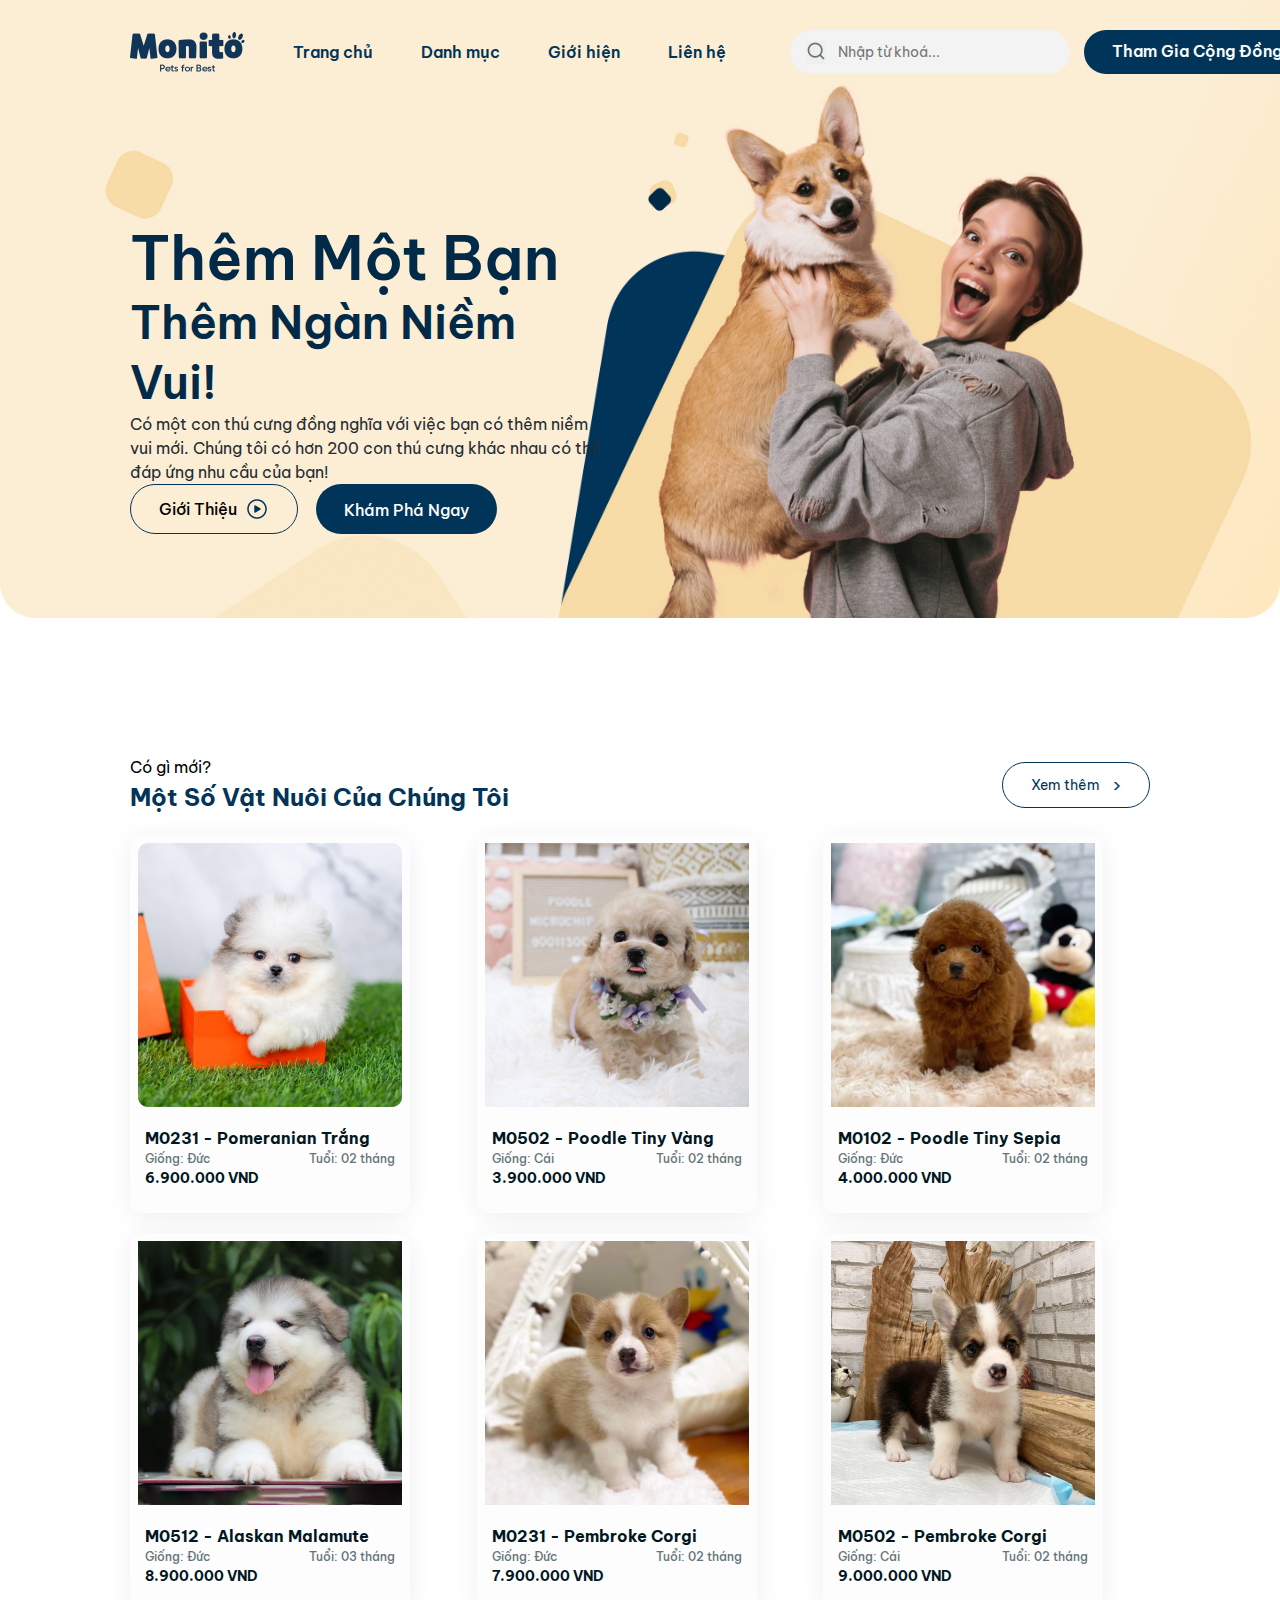
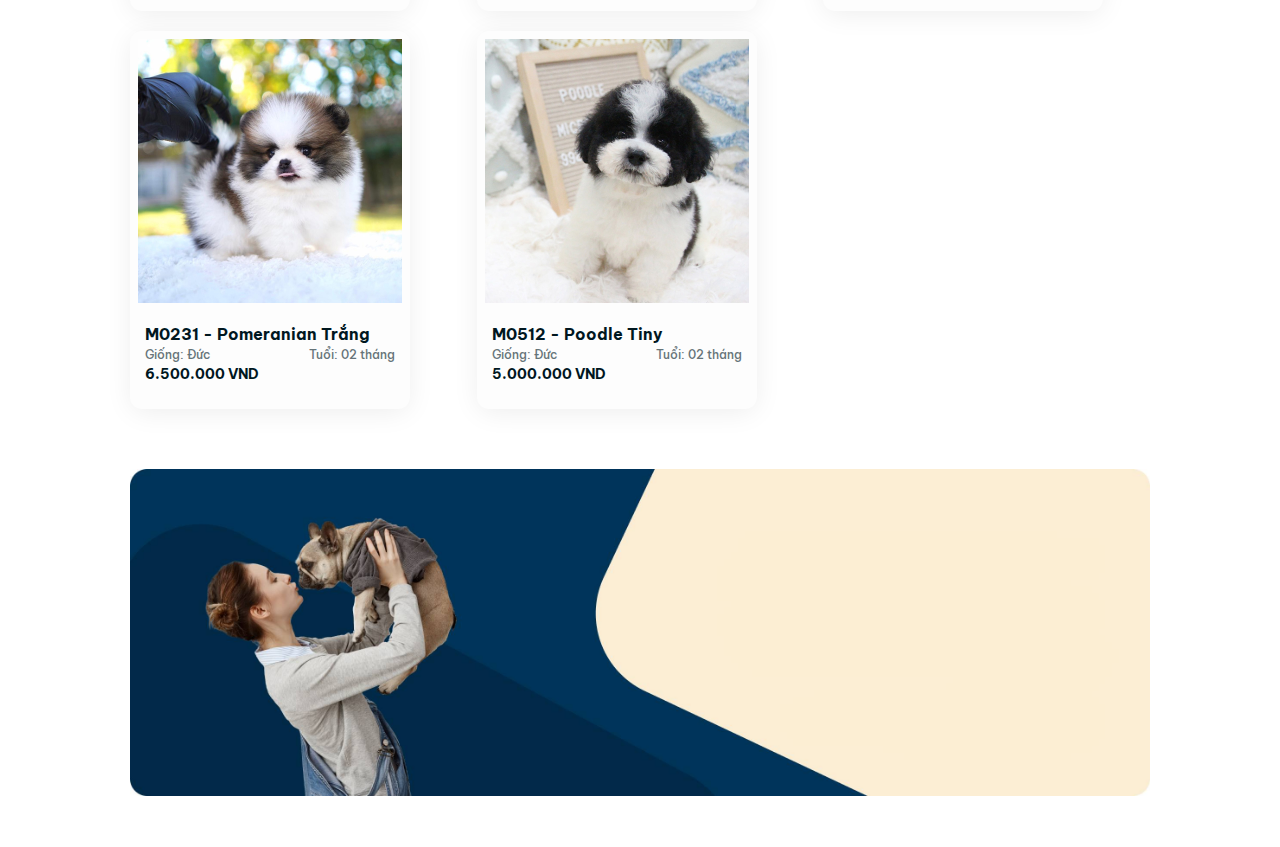
==== public/index.html @ 73e49374 "up" ====
<!DOCTYPE html>
<html lang="en">

<head>
    <meta charset="UTF-8">
    <meta name="viewport" content="width=device-width, initial-scale=1.0">
    <link rel="stylesheet" href="index.css">
    <title>Trang chủ</title>
</head>
<style>
    * {
        margin: 0;
        padding: 0;
    }
</style>

<body>
    <header class="header">
    </header>
    <div class="section1">
        <div class="wrapper">
            <div class="section1-header">
                <div class="section1-header__left">
                    <p class="section1-header__subtitle">Có gì mới?</p>
                    <h2 class="section1-header__title">Một Số Vật Nuôi Của Chúng Tôi</h2>
                </div>
                <div class="section1-header__right">
                    <a href="#" class="section1-header__button">Xem thêm <span>&#8250;</span></a>
                </div>
            </div>
            <div class="pet-list">
                <div class="pet-list__item">
                    <div class="pet-card">
                        <img src="assets/img/home/Frame 7.jpg" alt="Pomeranian Trắng" class="pet-card__image">
                        <div class="pet-card__info">
                            <p class="pet-card__id">M0231 - Pomeranian Trắng</p>
                            <p class="pet-card__breed">Giống: Đức</p>
                            <p class="pet-card__age">Tuổi: 02 tháng</p>
                            <p class="pet-card__price">6.900.000 VND</p>
                        </div>
                    </div>

                    <div class="pet-card">
                        <img src="assets/img/home/image 2.jpg" alt="Poodle Tiny Vàng" class="pet-card__image">
                        <div class="pet-card__info">
                            <p class="pet-card__id">M0502 - Poodle Tiny Vàng</p>
                            <p class="pet-card__breed">Giống: Cái</p>
                            <p class="pet-card__age">Tuổi: 02 tháng</p>
                            <br>
                            <p class="pet-card__price">3.900.000 VND</p>
                        </div>
                    </div>

                    <div class="pet-card">
                        <img src="assets/img/home/image 3.jpg" alt="Poodle Tiny Sepia" class="pet-card__image">
                        <div class="pet-card__info">
                            <p class="pet-card__id">M0102 - Poodle Tiny Sepia</p>
                            <p class="pet-card__breed">Giống: Đức</p>
                            <p class="pet-card__age">Tuổi: 02 tháng</p>
                            <p class="pet-card__price">4.000.000 VND</p>
                        </div>
                    </div>

                    <div class="pet-card">
                        <img src="assets/img/home/image 4.jpg" alt="Alaskan Malamute" class="pet-card__image">
                        <div class="pet-card__info">
                            <p class="pet-card__id">M0512 - Alaskan Malamute</p>
                            <p class="pet-card__breed">Giống: Đức</p>
                            <p class="pet-card__age">Tuổi: 03 tháng</p>
                            <p class="pet-card__price">8.900.000 VND</p>
                        </div>
                    </div>

                    <div class="pet-card">
                        <img src="assets/img/home/image 5.jpg" alt="Pembroke Corgi" class="pet-card__image">
                        <div class="pet-card__info">
                            <p class="pet-card__id">M0231 - Pembroke Corgi</p>
                            <p class="pet-card__breed">Giống: Đức</p>
                            <p class="pet-card__age">Tuổi: 02 tháng</p>
                            <p class="pet-card__price">7.900.000 VND</p>
                        </div>
                    </div>

                    <div class="pet-card pet-card--expensive">
                        <img src="assets/img/home/image 6.jpg" alt="Pembroke Corgi" class="pet-card__image">
                        <div class="pet-card__info">
                            <p class="pet-card__id">M0502 - Pembroke Corgi</p>
                            <p class="pet-card__breed">Giống: Cái</p>
                            <p class="pet-card__age">Tuổi: 02 tháng</p>
                            <p class="pet-card__price">9.000.000 VND</p>
                        </div>
                    </div>

                    <div class="pet-card">
                        <img src="assets/img/home/image 7.jpg" alt="Pomeranian Trắng" class="pet-card__image">
                        <div class="pet-card__info">
                            <p class="pet-card__id">M0231 - Pomeranian Trắng</p>
                            <p class="pet-card__breed">Giống: Đức</p>
                            <p class="pet-card__age">Tuổi: 02 tháng</p>
                            <p class="pet-card__price">6.500.000 VND</p>
                        </div>
                    </div>

                    <div class="pet-card">
                        <img src="assets/img/home/image 8.jpg" alt="Poodle Tiny" class="pet-card__image">
                        <div class="pet-card__info">
                            <p class="pet-card__id">M0512 - Poodle Tiny</p>
                            <p class="pet-card__breed">Giống: Đức</p>
                            <p class="pet-card__age">Tuổi: 02 tháng</p>
                            <p class="pet-card__price">5.000.000 VND</p>
                        </div>
                    </div>
                </div>
            </div>
        </div>
    </div>
    <div class="section2">
        <div class="wrapper">
            <img class="section2__bg" src="assets/img/home/Group 3_.jpg" alt="">
        </div>
    </div>
    <script src="share/js/bacsic.js"></script>
    <script src="share/js/header.js""></script>
    <script>
        setTimeout(() => {
            const header = document.querySelector('.header');
            header.innerHTML += `
                 <img class=" header__background" src="share/img/header/Herro Banner.jpg" alt="Herro Banner">
           `
        }, 100);
    </script>
</body>

</html>
---- public/index.css ----
.section1 {
    padding-block: 60px;
}

.section1 .wrapper {
    width: calc(100% - 130*2px);
    margin: auto;
}

.pet-list {
    width: 100%;
}

.section1-header {
    display: flex;
    align-items: center;
    justify-content: space-between;
    margin-bottom: 20px;
    position: relative;
}
.section1-header__left {
    position: relative;
}

.section1-header__subtitle {
    font-family: 'Be Vietnam Pro';
    font-style: normal;
    font-weight: 400;
    font-size: 16px;
    line-height: 24px;
    display: flex;
    align-items: flex-end;
    color: #000000;
}

.section1-header__title {
    font-family: 'Be Vietnam Pro';
    font-style: normal;
    font-weight: 700;
    font-size: 24px;
    line-height: 36px;
    display: flex;
    align-items: flex-end;
    text-transform: capitalize;
    color: #003459;
}

.section1-header__right {
    display: flex;
    align-items: center;
}

.section1-header__button {
    box-sizing: border-box;
    display: flex;
    flex-direction: row;
    justify-content: center;
    align-items: center;
    padding: 12px 28px;
    gap: 8px;
    border: 1.5px solid #003459;
    border-radius: 57px;
    font-family: 'Be Vietnam Pro';
    font-style: normal;
    font-weight: 400;
    font-size: 14px;
    line-height: 20px;
    display: flex;
    align-items: flex-end;
    color: #003459;
    text-decoration: none;
}

.section1-header__button span {
    margin-left: 5px;
    font-size: 1.2rem;
}
.pet-list__item {
    display: grid;
    grid-template-columns: repeat(auto-fill, minmax(250px, 1fr));
    gap: 20px;
    width: 100%;
}
.pet-card {
    height: 378px;
    width: 280px;
    padding-block: 8px;
    box-sizing: border-box;
    border-radius: 12px;
    overflow: hidden;
    text-align: center;
    background-color:  #FDFDFD;
    box-shadow: 0px 4px 28px -2px #00000014;
}
.pet-card__image {
    height: 264px;
}

.pet-card__info {
    padding: 15px;
}

.pet-card__id {
    font-family: 'Be Vietnam Pro';
    font-style: normal;
    font-weight: 700;
    font-size: 16px;
    line-height: 24px;
    display: flex;
    align-items: flex-end;
    color: #00171F;
}

.pet-card__breed,
.pet-card__age,
.pet-card__price {
    display: inline;
    font-family: 'Be Vietnam Pro';
    font-style: normal;
    font-weight: 500;
    font-size: 12px;
    line-height: 18px;
    color: #667479;

}
.pet-card__breed{
    float: left;
}
.pet-card__age{
    float: right;
}
.pet-card__price{
    float: left;
}
.pet-card__price {
    font-family: 'Be Vietnam Pro';
    font-style: normal;
    font-weight: 700;
    font-size: 14px;
    line-height: 20px;
    display: flex;
    align-items: flex-end;
    color: #00171F;
}
/* section2 */
.section2{
    width: 100%;
}
.section2 .wrapper{
    margin: auto;
    height: 378px;
    width: calc(100% - 130*2px);
}
.section2__bg{
    width: 100%;
}
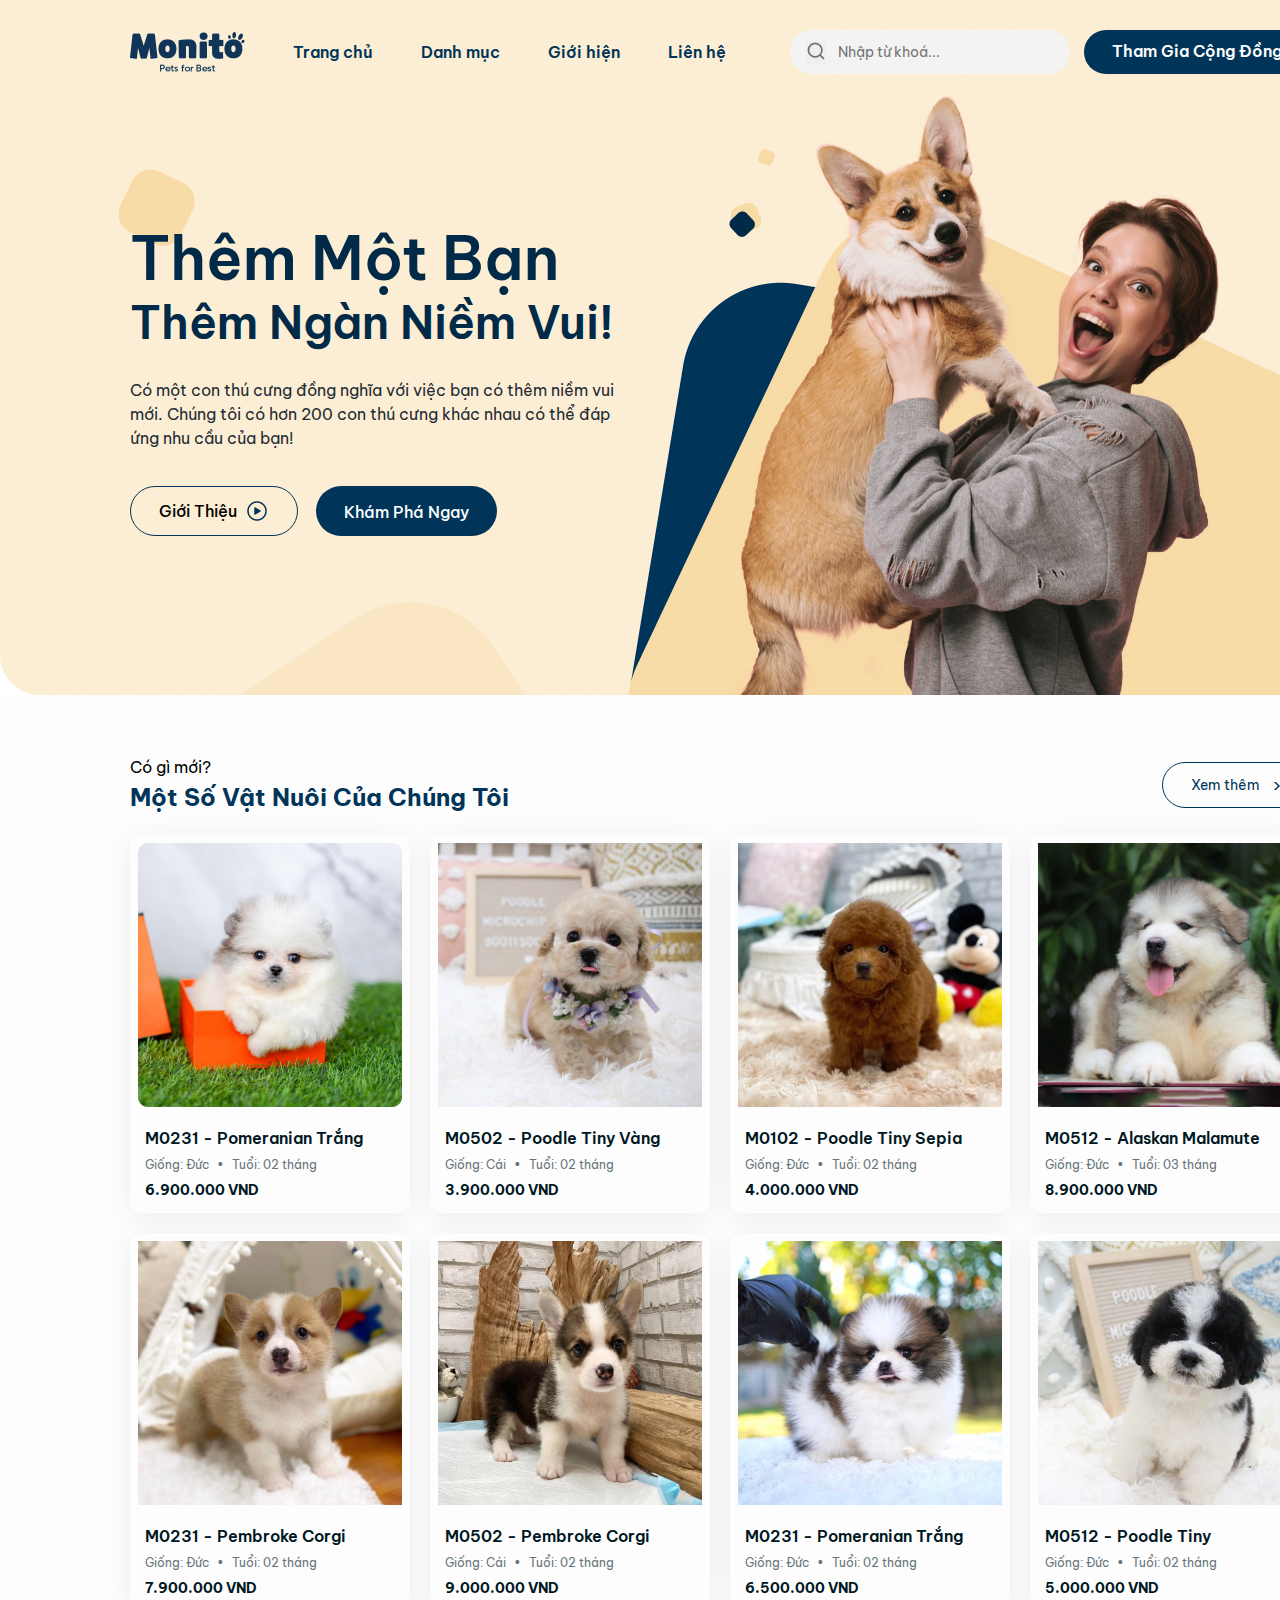
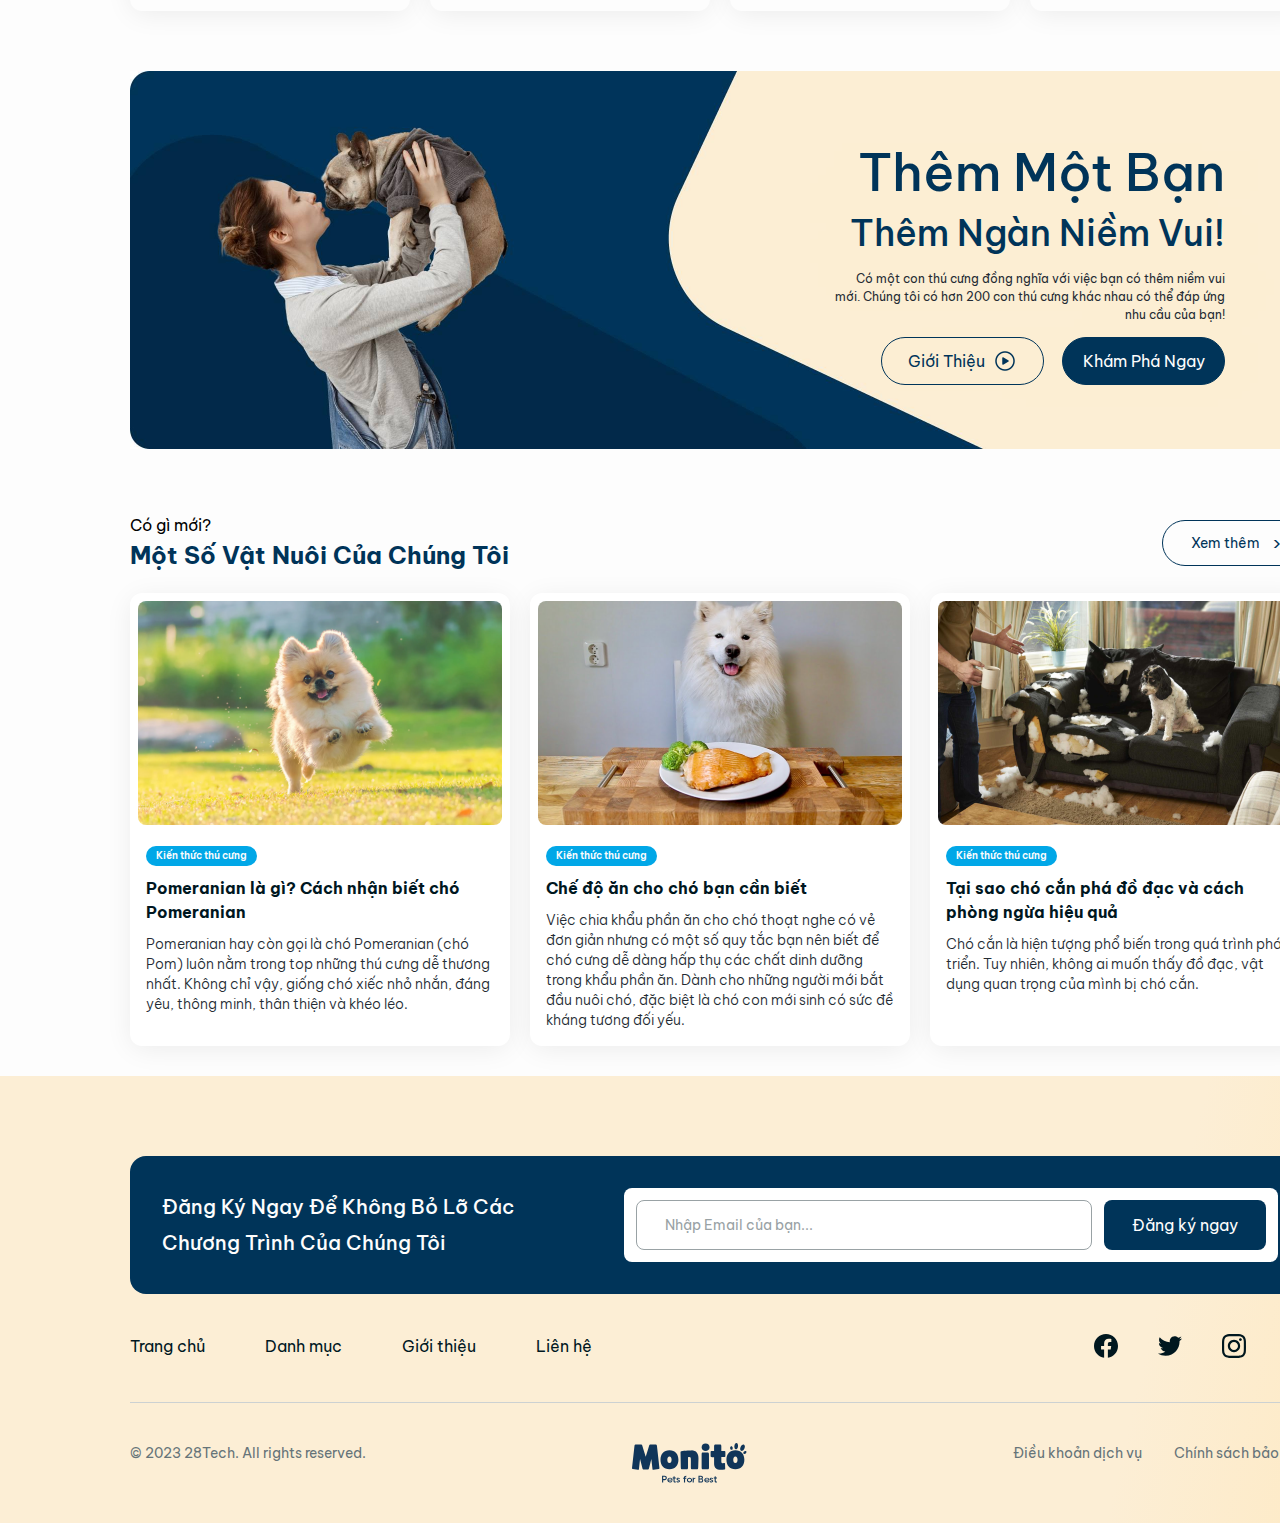
==== commit a0888268: "up 3" ====
--- a/public/index.html
+++ b/public/index.html
@@ -6,16 +6,75 @@
     <meta name="viewport" content="width=device-width, initial-scale=1.0">
     <link rel="stylesheet" href="index.css">
     <title>Trang chủ</title>
+    <link rel="preconnect" href="https://fonts.googleapis.com">
+    <link rel="preconnect" href="https://fonts.gstatic.com" crossorigin>
+    <link
+        href="https://fonts.googleapis.com/css2?family=Be+Vietnam+Pro:ital,wght@0,100;0,200;0,300;0,400;0,500;0,600;0,700;0,800;0,900;1,100;1,200;1,300;1,400;1,500;1,600;1,700;1,800;1,900&display=swap"
+        rel="stylesheet">
+    <link rel="stylesheet" href="../public/share/css/header.css">
+    <link rel="stylesheet" href="../public/share/css/footer.css">
 </head>
 <style>
     * {
         margin: 0;
         padding: 0;
     }
+
+    .header {
+        height: 695px;
+    }
+
+    .header .header__background {
+        height: 695px;
+        min-width: 1440px;
+        width: 100%;
+        position: absolute;
+        top: 0;
+        left: 0;
+        z-index: -2;
+    }
 </style>
 
 <body>
     <header class="header">
+        <div class="wrapper">
+            <div class="header__bar">
+                <div class="header__navigation">
+                    <div class="header__navigation-left">
+                        <img class="header__logo" src="share/img/header/Frame.png" alt="Logo">
+                        <nav class="header__nav">
+                            <ul class="header__nav-list">
+                                <li class="header__nav-item"><a href="#">Trang chủ</a></li>
+                                <li class="header__nav-item"><a href="#">Danh mục</a></li>
+                                <li class="header__nav-item"><a href="#">Giới hiện</a></li>
+                                <li class="header__nav-item"><a href="#">Liên hệ</a></li>
+                            </ul>
+                        </nav>
+                    </div>
+                    <div class="header__navigation-right">
+                        <div class="header__search-box">
+                            <button class="header__search-button">
+                                <img class="header__search-icon" src="share/img/header/u_search.png" alt="Search Icon">
+                            </button>
+                            <input type="text" class="header__search-input" placeholder="Nhập từ khoá...">
+                        </div>
+                        <button class="header__join-button">Tham Gia Cộng Đồng</button>
+                    </div>
+                </div>
+            </div>
+            <div class="header__bannertontent">
+                <h1 class="header__title-large">Thêm Một Bạn</h1>
+                <h2 class="header__title-small">Thêm Ngàn Niềm Vui!</h2>
+                <p class="header__comment">Có một con thú cưng đồng nghĩa với việc bạn có thêm niềm vui mới. Chúng tôi
+                    có hơn 200 con thú cưng khác nhau có thể đáp ứng nhu cầu của bạn!</p>
+                <div class="header__buttons">
+                    <button class="header__button">Giới Thiệu
+                        <img class="header__button-icon" src="share/img/header/Play_Circle.png" alt="Arrow Icon">
+                    </button>
+                    <button class="header__button">Khám Phá Ngay</button>
+                </div>
+            </div>
+        </div>
     </header>
     <div class="section1">
         <div class="wrapper">
@@ -34,8 +93,7 @@
                         <img src="assets/img/home/Frame 7.jpg" alt="Pomeranian Trắng" class="pet-card__image">
                         <div class="pet-card__info">
                             <p class="pet-card__id">M0231 - Pomeranian Trắng</p>
-                            <p class="pet-card__breed">Giống: Đức</p>
-                            <p class="pet-card__age">Tuổi: 02 tháng</p>
+                            <p class="pet-card__breed">Giống: Đức <label>•</label> Tuổi: 02 tháng</p>
                             <p class="pet-card__price">6.900.000 VND</p>
                         </div>
                     </div>
@@ -44,9 +102,7 @@
                         <img src="assets/img/home/image 2.jpg" alt="Poodle Tiny Vàng" class="pet-card__image">
                         <div class="pet-card__info">
                             <p class="pet-card__id">M0502 - Poodle Tiny Vàng</p>
-                            <p class="pet-card__breed">Giống: Cái</p>
-                            <p class="pet-card__age">Tuổi: 02 tháng</p>
-                            <br>
+                            <p class="pet-card__breed">Giống: Cái <label>•</label> Tuổi: 02 tháng</p>
                             <p class="pet-card__price">3.900.000 VND</p>
                         </div>
                     </div>
@@ -55,8 +111,7 @@
                         <img src="assets/img/home/image 3.jpg" alt="Poodle Tiny Sepia" class="pet-card__image">
                         <div class="pet-card__info">
                             <p class="pet-card__id">M0102 - Poodle Tiny Sepia</p>
-                            <p class="pet-card__breed">Giống: Đức</p>
-                            <p class="pet-card__age">Tuổi: 02 tháng</p>
+                            <p class="pet-card__breed">Giống: Đức <label>•</label> Tuổi: 02 tháng</p>
                             <p class="pet-card__price">4.000.000 VND</p>
                         </div>
                     </div>
@@ -65,8 +120,7 @@
                         <img src="assets/img/home/image 4.jpg" alt="Alaskan Malamute" class="pet-card__image">
                         <div class="pet-card__info">
                             <p class="pet-card__id">M0512 - Alaskan Malamute</p>
-                            <p class="pet-card__breed">Giống: Đức</p>
-                            <p class="pet-card__age">Tuổi: 03 tháng</p>
+                            <p class="pet-card__breed">Giống: Đức <label>•</label> Tuổi: 03 tháng</p>
                             <p class="pet-card__price">8.900.000 VND</p>
                         </div>
                     </div>
@@ -75,8 +129,7 @@
                         <img src="assets/img/home/image 5.jpg" alt="Pembroke Corgi" class="pet-card__image">
                         <div class="pet-card__info">
                             <p class="pet-card__id">M0231 - Pembroke Corgi</p>
-                            <p class="pet-card__breed">Giống: Đức</p>
-                            <p class="pet-card__age">Tuổi: 02 tháng</p>
+                            <p class="pet-card__breed">Giống: Đức <label>•</label> Tuổi: 02 tháng</p>
                             <p class="pet-card__price">7.900.000 VND</p>
                         </div>
                     </div>
@@ -85,8 +138,7 @@
                         <img src="assets/img/home/image 6.jpg" alt="Pembroke Corgi" class="pet-card__image">
                         <div class="pet-card__info">
                             <p class="pet-card__id">M0502 - Pembroke Corgi</p>
-                            <p class="pet-card__breed">Giống: Cái</p>
-                            <p class="pet-card__age">Tuổi: 02 tháng</p>
+                            <p class="pet-card__breed">Giống: Cái <label>•</label> Tuổi: 02 tháng</p>
                             <p class="pet-card__price">9.000.000 VND</p>
                         </div>
                     </div>
@@ -95,8 +147,7 @@
                         <img src="assets/img/home/image 7.jpg" alt="Pomeranian Trắng" class="pet-card__image">
                         <div class="pet-card__info">
                             <p class="pet-card__id">M0231 - Pomeranian Trắng</p>
-                            <p class="pet-card__breed">Giống: Đức</p>
-                            <p class="pet-card__age">Tuổi: 02 tháng</p>
+                            <p class="pet-card__breed">Giống: Đức <label>•</label> Tuổi: 02 tháng</p>
                             <p class="pet-card__price">6.500.000 VND</p>
                         </div>
                     </div>
@@ -105,8 +156,7 @@
                         <img src="assets/img/home/image 8.jpg" alt="Poodle Tiny" class="pet-card__image">
                         <div class="pet-card__info">
                             <p class="pet-card__id">M0512 - Poodle Tiny</p>
-                            <p class="pet-card__breed">Giống: Đức</p>
-                            <p class="pet-card__age">Tuổi: 02 tháng</p>
+                            <p class="pet-card__breed">Giống: Đức <label>•</label> Tuổi: 02 tháng</p>
                             <p class="pet-card__price">5.000.000 VND</p>
                         </div>
                     </div>
@@ -117,10 +167,215 @@
     <div class="section2">
         <div class="wrapper">
             <img class="section2__bg" src="assets/img/home/Group 3_.jpg" alt="">
+            <div class="section2__content">
+                <h1 class="section2__title-large">Thêm Một Bạn</h1>
+                <h2 class="section2__title-small">Thêm Ngàn Niềm Vui!</h2>
+                <p class="section2__comment">Có một con thú cưng đồng nghĩa với việc bạn có thêm niềm vui mới. Chúng tôi
+                    có hơn 200 con thú cưng khác nhau có thể đáp ứng nhu cầu của bạn!</p>
+                <div class="section2__buttons">
+                    <button class="section2__button section2__button--intro">Giới Thiệu
+                        <img class="section2__button-icon" src="share/img/header/Play_Circle.png" alt="Arrow Icon">
+                    </button>
+                    <button class="section2__button section2__button--explore">Khám Phá Ngay</button>
+                </div>
+            </div>
         </div>
     </div>
+    <div class="section3">
+        <div class="wrapper">
+            <div class="section1-header">
+                <div class="section1-header__left">
+                    <p class="section1-header__subtitle">Có gì mới?</p>
+                    <h2 class="section1-header__title">Một Số Vật Nuôi Của Chúng Tôi</h2>
+                </div>
+                <div class="section1-header__right">
+                    <a href="#" class="section1-header__button">Xem thêm <span>&#8250;</span></a>
+                </div>
+            </div>
+            <div class="item-list">
+                <div class="item">
+                    <img src="assets/img/home/section3/image 3.png" alt="Item 1" class="item__image">
+                    <div class="item__info">
+                        <p class="item__hashtag">Kiến thức thú cưng</p>
+                        <h3 class="item__title">Pomeranian là gì? Cách nhận biết chó Pomeranian</h3>
+                        <p class="item__comment">Pomeranian hay còn gọi là chó Pomeranian (chó Pom) luôn nằm trong top
+                            những thú cưng dễ thương nhất. Không chỉ vậy, giống chó xiếc nhỏ nhắn, đáng yêu, thông minh,
+                            thân thiện và khéo léo.</p>
+                    </div>
+                </div>
+                <div class="item">
+                    <img src="assets/img/home/section3/Frame 7@2x.png" alt="Item 2" class="item__image">
+                    <div class="item__info">
+                        <p class="item__hashtag">Kiến thức thú cưng</p>
+                        <h3 class="item__title">Chế độ ăn cho chó bạn cần biết</h3>
+                        <p class="item__comment">Việc chia khẩu phần ăn cho chó thoạt nghe có vẻ đơn giản nhưng có một
+                            số quy tắc bạn nên biết để chó cưng dễ dàng hấp thụ các chất dinh dưỡng trong khẩu phần ăn.
+                            Dành cho những người mới bắt đầu nuôi chó, đặc biệt là chó con mới sinh có sức đề kháng
+                            tương đối yếu.</p>
+                    </div>
+                </div>
+                <div class="item">
+                    <img src="assets/img/home/section3/image 3 (1).png" alt="Item 3" class="item__image">
+                    <div class="item__info">
+                        <p class="item__hashtag">Kiến thức thú cưng</p>
+                        <h3 class="item__title">Tại sao chó cắn phá đồ đạc và cách phòng ngừa hiệu quả</h3>
+                        <p class="item__comment">Chó cắn là hiện tượng phổ biến trong quá trình phát triển. Tuy nhiên,
+                            không ai muốn thấy đồ đạc, vật dụng quan trọng của mình bị chó cắn.</p>
+                    </div>
+                </div>
+            </div>
+        </div>
+    </div>
+    <footer class="footer">
+        <div class="footer__wrapper">
+            <div class="footer__signin">
+                <h2 class="footer__title">Đăng ký ngay để không bỏ lỡ các chương trình của chúng tôi</h2>
+                <div class="footer__signin-box">
+                    <input class="footer__input" type="email" placeholder="Nhập Email của bạn...">
+                    <button class="footer__button">Đăng ký ngay</button>
+                </div>
+            </div>
+            <div class="footer__navmenu">
+                <ul class="nav--left">
+                    <li><a href="">Trang chủ</a></li>
+                    <li><a href="">Danh mục</a></li>
+                    <li><a href="">Giới thiệu</a></li>
+                    <li><a href="">Liên hệ</a></li>
+                </ul>
+                <ul class="nav--right">
+                    <li><svg width="24" height="24" viewBox="0 0 24 24" fill="none" xmlns="http://www.w3.org/2000/svg">
+                            <g clip-path="url(#clip0_8560_620)">
+                                <path
+                                    d="M24 12C24 5.37258 18.6274 0 12 0C5.37258 0 0 5.37258 0 12C0 17.9895 4.3882 22.954 10.125 23.8542V15.4688H7.07812V12H10.125V9.35625C10.125 6.34875 11.9166 4.6875 14.6576 4.6875C15.9701 4.6875 17.3438 4.92188 17.3438 4.92188V7.875H15.8306C14.34 7.875 13.875 8.80008 13.875 9.75V12H17.2031L16.6711 15.4688H13.875V23.8542C19.6118 22.954 24 17.9895 24 12Z"
+                                    fill="#00171F" />
+                            </g>
+                            <defs>
+                                <clipPath id="clip0_8560_620">
+                                    <rect width="24" height="24" fill="white" />
+                                </clipPath>
+                            </defs>
+                        </svg>
+                    </li>
+                    <li><svg width="24" height="24" viewBox="0 0 24 24" fill="none" xmlns="http://www.w3.org/2000/svg">
+                            <g clip-path="url(#clip0_8560_622)">
+                                <path
+                                    d="M7.55016 21.75C16.6045 21.75 21.5583 14.2467 21.5583 7.74189C21.5583 7.53095 21.5536 7.31533 21.5442 7.10439C22.5079 6.40749 23.3395 5.54428 24 4.55533C23.1025 4.95463 22.1496 5.21541 21.1739 5.32877C22.2013 4.71294 22.9705 3.7455 23.3391 2.6058C22.3726 3.17859 21.3156 3.58264 20.2134 3.80064C19.4708 3.01159 18.489 2.48915 17.4197 2.31408C16.3504 2.13902 15.2532 2.32108 14.2977 2.83213C13.3423 3.34317 12.5818 4.15474 12.1338 5.14134C11.6859 6.12795 11.5754 7.23465 11.8195 8.29033C9.86249 8.19212 7.94794 7.68373 6.19998 6.79813C4.45203 5.91252 2.90969 4.66947 1.67297 3.14955C1.0444 4.23327 0.852057 5.51568 1.13503 6.73612C1.418 7.95657 2.15506 9.02348 3.19641 9.72002C2.41463 9.6952 1.64998 9.48471 0.965625 9.10595V9.16689C0.964925 10.3042 1.3581 11.4066 2.07831 12.2868C2.79852 13.167 3.80132 13.7706 4.91625 13.995C4.19206 14.1932 3.43198 14.222 2.69484 14.0794C3.00945 15.0575 3.62157 15.9129 4.44577 16.5264C5.26997 17.1398 6.26512 17.4806 7.29234 17.5013C5.54842 18.8711 3.39417 19.6142 1.17656 19.6106C0.783287 19.61 0.390399 19.5859 0 19.5385C2.25286 20.9838 4.87353 21.7514 7.55016 21.75Z"
+                                    fill="#00171F" />
+                            </g>
+                            <defs>
+                                <clipPath id="clip0_8560_622">
+                                    <rect width="24" height="24" fill="white" />
+                                </clipPath>
+                            </defs>
+                        </svg>
+                    </li>
+                    <li><svg width="24" height="24" viewBox="0 0 24 24" fill="none" xmlns="http://www.w3.org/2000/svg">
+                            <g clip-path="url(#clip0_8560_624)">
+                                <path
+                                    d="M12 2.16094C15.2063 2.16094 15.5859 2.175 16.8469 2.23125C18.0188 2.28281 18.6516 2.47969 19.0734 2.64375C19.6313 2.85938 20.0344 3.12188 20.4516 3.53906C20.8734 3.96094 21.1313 4.35938 21.3469 4.91719C21.5109 5.33906 21.7078 5.97656 21.7594 7.14375C21.8156 8.40937 21.8297 8.78906 21.8297 11.9906C21.8297 15.1969 21.8156 15.5766 21.7594 16.8375C21.7078 18.0094 21.5109 18.6422 21.3469 19.0641C21.1313 19.6219 20.8687 20.025 20.4516 20.4422C20.0297 20.8641 19.6313 21.1219 19.0734 21.3375C18.6516 21.5016 18.0141 21.6984 16.8469 21.75C15.5813 21.8062 15.2016 21.8203 12 21.8203C8.79375 21.8203 8.41406 21.8062 7.15313 21.75C5.98125 21.6984 5.34844 21.5016 4.92656 21.3375C4.36875 21.1219 3.96563 20.8594 3.54844 20.4422C3.12656 20.0203 2.86875 19.6219 2.65313 19.0641C2.48906 18.6422 2.29219 18.0047 2.24063 16.8375C2.18438 15.5719 2.17031 15.1922 2.17031 11.9906C2.17031 8.78438 2.18438 8.40469 2.24063 7.14375C2.29219 5.97187 2.48906 5.33906 2.65313 4.91719C2.86875 4.35938 3.13125 3.95625 3.54844 3.53906C3.97031 3.11719 4.36875 2.85938 4.92656 2.64375C5.34844 2.47969 5.98594 2.28281 7.15313 2.23125C8.41406 2.175 8.79375 2.16094 12 2.16094ZM12 0C8.74219 0 8.33438 0.0140625 7.05469 0.0703125C5.77969 0.126563 4.90313 0.332812 4.14375 0.628125C3.35156 0.9375 2.68125 1.34531 2.01563 2.01562C1.34531 2.68125 0.9375 3.35156 0.628125 4.13906C0.332812 4.90313 0.126563 5.775 0.0703125 7.05C0.0140625 8.33437 0 8.74219 0 12C0 15.2578 0.0140625 15.6656 0.0703125 16.9453C0.126563 18.2203 0.332812 19.0969 0.628125 19.8563C0.9375 20.6484 1.34531 21.3188 2.01563 21.9844C2.68125 22.65 3.35156 23.0625 4.13906 23.3672C4.90313 23.6625 5.775 23.8687 7.05 23.925C8.32969 23.9812 8.7375 23.9953 11.9953 23.9953C15.2531 23.9953 15.6609 23.9812 16.9406 23.925C18.2156 23.8687 19.0922 23.6625 19.8516 23.3672C20.6391 23.0625 21.3094 22.65 21.975 21.9844C22.6406 21.3188 23.0531 20.6484 23.3578 19.8609C23.6531 19.0969 23.8594 18.225 23.9156 16.95C23.9719 15.6703 23.9859 15.2625 23.9859 12.0047C23.9859 8.74688 23.9719 8.33906 23.9156 7.05938C23.8594 5.78438 23.6531 4.90781 23.3578 4.14844C23.0625 3.35156 22.6547 2.68125 21.9844 2.01562C21.3188 1.35 20.6484 0.9375 19.8609 0.632812C19.0969 0.3375 18.225 0.13125 16.95 0.075C15.6656 0.0140625 15.2578 0 12 0Z"
+                                    fill="#00171F" />
+                                <path
+                                    d="M12 5.83594C8.59688 5.83594 5.83594 8.59688 5.83594 12C5.83594 15.4031 8.59688 18.1641 12 18.1641C15.4031 18.1641 18.1641 15.4031 18.1641 12C18.1641 8.59688 15.4031 5.83594 12 5.83594ZM12 15.9984C9.79219 15.9984 8.00156 14.2078 8.00156 12C8.00156 9.79219 9.79219 8.00156 12 8.00156C14.2078 8.00156 15.9984 9.79219 15.9984 12C15.9984 14.2078 14.2078 15.9984 12 15.9984Z"
+                                    fill="#00171F" />
+                                <path
+                                    d="M19.8469 5.59214C19.8469 6.38902 19.2 7.0312 18.4078 7.0312C17.6109 7.0312 16.9688 6.38433 16.9688 5.59214C16.9688 4.79526 17.6156 4.15308 18.4078 4.15308C19.2 4.15308 19.8469 4.79995 19.8469 5.59214Z"
+                                    fill="#00171F" />
+                            </g>
+                            <defs>
+                                <clipPath id="clip0_8560_624">
+                                    <rect width="24" height="24" fill="white" />
+                                </clipPath>
+                            </defs>
+                        </svg>
+                    </li>
+                    <li><svg width="24" height="24" viewBox="0 0 24 24" fill="none" xmlns="http://www.w3.org/2000/svg">
+                            <path
+                                d="M23.7609 7.20005C23.7609 7.20005 23.5266 5.54536 22.8047 4.8188C21.8906 3.86255 20.8688 3.85786 20.4 3.80161C17.0438 3.55786 12.0047 3.55786 12.0047 3.55786H11.9953C11.9953 3.55786 6.95625 3.55786 3.6 3.80161C3.13125 3.85786 2.10938 3.86255 1.19531 4.8188C0.473438 5.54536 0.24375 7.20005 0.24375 7.20005C0.24375 7.20005 0 9.14536 0 11.086V12.9047C0 14.8454 0.239062 16.7907 0.239062 16.7907C0.239062 16.7907 0.473437 18.4454 1.19062 19.1719C2.10469 20.1282 3.30469 20.0954 3.83906 20.1985C5.76094 20.3813 12 20.4375 12 20.4375C12 20.4375 17.0438 20.4282 20.4 20.1891C20.8688 20.1329 21.8906 20.1282 22.8047 19.1719C23.5266 18.4454 23.7609 16.7907 23.7609 16.7907C23.7609 16.7907 24 14.85 24 12.9047V11.086C24 9.14536 23.7609 7.20005 23.7609 7.20005ZM9.52031 15.1125V8.36724L16.0031 11.7516L9.52031 15.1125Z"
+                                fill="#00171F" />
+                        </svg>
+                    </li>
+                </ul>
+            </div>
+            <div class="footer__more">
+                <p class="footer__copyright">© 2023 28Tech. All rights reserved.</p>
+                <svg class="footer__logo" width="115" height="40" viewBox="0 0 115 40" fill="none"
+                    xmlns="http://www.w3.org/2000/svg">
+                    <path
+                        d="M32.569 32.6316C33.2111 32.6316 33.7428 32.8491 34.1691 33.2787C34.606 33.7083 34.8165 34.244 34.8165 34.8805C34.8165 35.5169 34.606 36.042 34.1691 36.4823C33.7428 36.9119 33.2111 37.1293 32.569 37.1293H31.1847V39.4737H30.0688V32.6369H32.569V32.6316ZM32.569 36.0686C33.2269 36.0686 33.7006 35.57 33.7006 34.8752C33.7006 34.1803 33.2269 33.6818 32.569 33.6818H31.1847V36.0633H32.569V36.0686Z"
+                        fill="#103559" />
+                    <path
+                        d="M36.4959 37.5163C36.6573 38.2014 37.2861 38.5782 38.1375 38.5782C38.7217 38.5782 39.1613 38.3874 39.4618 38.0204L40.3744 38.4901C39.8736 39.1459 39.1224 39.4737 38.1319 39.4737C37.3028 39.4737 36.6239 39.2486 36.112 38.8082C35.6 38.358 35.344 37.7904 35.344 37.1053C35.344 36.4202 35.6 35.8722 36.1008 35.422C36.6016 34.962 37.2583 34.7369 38.0484 34.7369C38.7941 34.7369 39.4118 34.9718 39.8903 35.4317C40.3744 35.8917 40.6193 36.4594 40.6193 37.1151C40.6193 37.213 40.6081 37.35 40.5803 37.5212H36.5015L36.4959 37.5163ZM39.5008 36.7236C39.345 35.9945 38.7607 35.6128 38.0373 35.6128C37.2193 35.6128 36.6462 36.0385 36.4903 36.7236H39.5008Z"
+                        fill="#103559" />
+                    <path
+                        d="M43.7844 35.5461H42.5736V37.897C42.5736 38.5247 42.9825 38.514 43.7844 38.4768V39.4289C42.17 39.6257 41.5168 39.1842 41.5168 37.9024V35.5514H40.6193V34.5302H41.5168V33.4717L42.5736 33.1579V34.5302H43.7844V35.5514V35.5461Z"
+                        fill="#103559" />
+                    <path
+                        d="M46.3867 36.6816C47.1 36.8334 48.0244 37.1224 48.0043 38.0874C48.0043 38.5185 47.8284 38.8614 47.4868 39.1063C47.1452 39.3513 46.7182 39.4737 46.2008 39.4737C45.2865 39.4737 44.6083 39.0769 44.3119 38.4205L45.171 37.9356C45.3267 38.3667 45.6683 38.5871 46.1958 38.5871C46.7232 38.5871 46.9845 38.4156 46.9845 38.0825C46.9845 37.7935 46.5977 37.6221 46.1053 37.5045C45.4121 37.3331 44.4777 37.0637 44.4978 36.1134C44.4978 35.697 44.6535 35.3639 44.9801 35.1141C45.3016 34.8593 45.7135 34.7369 46.1908 34.7369C46.9594 34.7369 47.5773 35.0896 47.9038 35.6774L47.0598 36.1378C46.9041 35.795 46.6077 35.6235 46.1908 35.6235C45.814 35.6235 45.5176 35.7852 45.5176 36.1036C45.5176 36.4024 45.9044 36.5542 46.3867 36.6914V36.6816Z"
+                        fill="#103559" />
+                    <path
+                        d="M54.3349 33.6377C53.5037 33.57 53.0995 33.8876 53.0995 34.5852V34.6789H54.3349V35.6785H53.0995V39.4737H51.9667V35.6785H51.1697V34.6789H51.9667V34.5852C51.9667 33.2733 52.7864 32.5548 54.3349 32.6381V33.6377Z"
+                        fill="#103559" />
+                    <path
+                        d="M55.633 38.7886C55.1229 38.3287 54.8624 37.7708 54.8624 37.1053C54.8624 36.4398 55.1229 35.8819 55.633 35.422C56.1432 34.962 56.7728 34.7369 57.5 34.7369C58.2272 34.7369 58.8568 34.962 59.367 35.422C59.8771 35.8819 60.1376 36.4398 60.1376 37.1053C60.1376 37.7708 59.8771 38.3287 59.367 38.7886C58.8568 39.2486 58.2381 39.4737 57.5 39.4737C56.7619 39.4737 56.1432 39.2486 55.633 38.7886ZM57.5 38.5293C57.9396 38.5293 58.3087 38.3923 58.6071 38.1231C58.9056 37.854 59.0576 37.5115 59.0576 37.1053C59.0576 36.6991 58.9056 36.3566 58.6071 36.0875C58.3087 35.8183 57.9396 35.6813 57.5 35.6813C57.0604 35.6813 56.6913 35.8183 56.3929 36.0875C56.0944 36.3566 55.9424 36.6991 55.9424 37.1053C55.9424 37.5115 56.0944 37.854 56.3929 38.1231C56.6913 38.3923 57.0604 38.5293 57.5 38.5293Z"
+                        fill="#103559" />
+                    <path
+                        d="M61.7519 35.6013C62.0249 35.025 62.5491 34.7369 63.3028 34.7369V35.8238C62.8932 35.7934 62.5273 35.8895 62.216 36.1018C61.9048 36.3091 61.7519 36.6528 61.7519 37.128V39.4737H60.6651V34.8178H61.7519V35.6013Z"
+                        fill="#103559" />
+                    <path
+                        d="M71.2156 37.5203C71.2156 38.0777 71.0285 38.5448 70.6493 38.9163C70.2701 39.2879 69.81 39.4737 69.2639 39.4737H66.4679V32.6316H69.0566C69.5875 32.6316 70.0426 32.8174 70.4066 33.1783C70.7808 33.5393 70.9628 33.9905 70.9628 34.5266C70.9628 35.1211 70.7403 35.5829 70.3004 35.9226C70.8667 36.2358 71.2105 36.8037 71.2105 37.515L71.2156 37.5203ZM67.5398 33.6879V35.4873H69.0566C69.5319 35.4873 69.8959 35.0945 69.8959 34.5903C69.8959 34.086 69.5319 33.6932 69.0566 33.6932H67.5398V33.6879ZM69.2639 38.4174C69.7594 38.4174 70.1488 37.9981 70.1488 37.4619C70.1488 36.9258 69.7594 36.5065 69.2639 36.5065H67.5398V38.4227H69.2639V38.4174Z"
+                        fill="#103559" />
+                    <path
+                        d="M73.4213 37.5163C73.5825 38.2014 74.2106 38.5782 75.0611 38.5782C75.6448 38.5782 76.0839 38.3874 76.3841 38.0204L77.2957 38.4901C76.7954 39.1459 76.045 39.4737 75.0556 39.4737C74.2273 39.4737 73.5491 39.2486 73.0377 38.8082C72.5263 38.358 72.2706 37.7904 72.2706 37.1053C72.2706 36.4202 72.5263 35.8722 73.0266 35.422C73.5269 34.962 74.1828 34.7369 74.9722 34.7369C75.7171 34.7369 76.3341 34.9718 76.8177 35.4317C77.3013 35.8917 77.5459 36.4594 77.5459 37.1151C77.5459 37.213 77.5348 37.35 77.507 37.5212H73.4324L73.4213 37.5163ZM76.423 36.7236C76.2674 35.9945 75.6837 35.6128 74.9611 35.6128C74.1439 35.6128 73.5714 36.0385 73.4157 36.7236H76.4286H76.423Z"
+                        fill="#103559" />
+                    <path
+                        d="M79.6206 36.6816C80.334 36.8334 81.2583 37.1224 81.2382 38.0874C81.2382 38.5185 81.0624 38.8614 80.7208 39.1063C80.3792 39.3513 79.9522 39.4737 79.4347 39.4737C78.5204 39.4737 77.8423 39.0769 77.5459 38.4205L78.4049 37.9356C78.5606 38.3667 78.9022 38.5871 79.4297 38.5871C79.9572 38.5871 80.2184 38.4156 80.2184 38.0825C80.2184 37.7935 79.8316 37.6221 79.3393 37.5045C78.646 37.3331 77.7116 37.0637 77.7317 36.1134C77.7317 35.697 77.8875 35.3639 78.214 35.1141C78.5355 34.8593 78.9474 34.7369 79.4247 34.7369C80.1933 34.7369 80.8112 35.0896 81.1377 35.6774L80.2938 36.1378C80.138 35.795 79.8416 35.6235 79.4247 35.6235C79.0479 35.6235 78.7515 35.7852 78.7515 36.1036C78.7515 36.4024 79.1383 36.5542 79.6206 36.6914V36.6816Z"
+                        fill="#103559" />
+                    <path
+                        d="M84.9312 35.5461H83.7224V37.897C83.7224 38.5247 84.1306 38.514 84.9312 38.4768V39.4289C83.3195 39.6257 82.6673 39.1842 82.6673 37.9024V35.5514H81.7661V34.5302H82.6673V33.4717L83.7224 33.1579V34.5302H84.9312V35.5514V35.5461Z"
+                        fill="#103559" />
+                    <path
+                        d="M24.9886 3.21454C24.8505 1.85328 24.3036 1.57892 23.2416 1.57892H18.7175C17.7246 1.57892 17.4856 1.74776 17.1086 2.83993L13.7156 13.8724L10.3226 2.83993C9.94555 1.74776 9.7066 1.57892 8.71364 1.57892H4.18428C3.12229 1.57892 2.57537 1.85328 2.43731 3.21454L0.0372224 24.8733C-0.0636662 25.6542 0.00536284 25.9655 0.690344 26.0657L5.86752 26.8149C6.65339 26.9152 6.82862 26.7463 6.92951 26.166L8.06052 16.0198L10.4925 25.5223C10.7314 26.3031 11.0394 26.6144 11.8306 26.6144H15.6006C16.3865 26.6144 16.6998 26.3084 16.9387 25.5223L19.3388 16.0198L20.5017 26.166C20.6026 26.7463 20.7778 26.9152 21.5637 26.8149L26.7409 26.0657C27.4258 25.9655 27.4949 25.6594 27.394 24.8733L24.9886 3.21454Z"
+                        fill="#103559" />
+                    <path
+                        d="M37.4541 7.36841C31.6439 7.36841 28.4862 11.3508 28.4862 16.8421C28.4862 22.3334 31.6439 26.3158 37.4541 26.3158C43.2643 26.3158 46.422 22.3334 46.422 16.8421C46.422 11.3508 43.2643 7.36841 37.4541 7.36841ZM37.4541 20.1193C36.0595 20.1193 35.3122 18.8125 35.3122 16.8369C35.3122 14.8613 36.0595 13.5546 37.4541 13.5546C38.8488 13.5546 39.5961 14.8613 39.5961 16.8369C39.5961 18.8125 38.8488 20.1193 37.4541 20.1193Z"
+                        fill="#103559" />
+                    <path
+                        d="M59.4518 7.37893C58.2608 7.37893 49.349 7.61557 48.7693 8.43068C48.5321 8.70414 48.5321 9.07751 48.5321 9.71908L48.8062 24.5173C48.8378 25.874 49.1487 26.3158 50.3345 26.3158H54.4874C55.6784 26.3158 56.0157 25.874 56.0157 24.5173V14.2995C56.5269 14.1312 56.6956 14.0628 57.2753 14.026C58.0553 13.9945 58.4294 14.2311 58.6719 14.8727C58.8405 15.5511 58.8774 16.5713 58.8774 17.9596L58.8458 24.512C58.8458 25.8688 59.22 26.3105 60.411 26.3105H64.664C65.8551 26.3105 66.1607 25.8688 66.1924 24.512L66.4664 15.4827C66.498 13.274 66.0237 11.2389 64.9012 9.74537C63.7101 8.25188 61.9394 7.36841 59.4571 7.36841L59.4518 7.37893Z"
+                        fill="#103559" />
+                    <path
+                        d="M75.414 9.47369H71.1391C69.9694 9.47369 69.633 9.87707 69.633 11.2339V24.5242C69.633 25.8758 69.9694 26.3158 71.1391 26.3158H75.4812C76.6509 26.3158 77.0183 25.8758 77.0183 24.5242L76.9511 11.2339C76.9511 9.91374 76.5836 9.47369 75.414 9.47369Z"
+                        fill="#103559" />
+                    <path
+                        d="M73.5894 0.526306C71.0576 0.526306 69.633 2.08541 69.633 4.21052C69.633 6.33563 71.0576 7.89473 73.5894 7.89473C76.1213 7.89473 77.5459 6.33563 77.5459 4.21052C77.5459 2.08541 76.1213 0.526306 73.5894 0.526306Z"
+                        fill="#103559" />
+                    <path
+                        d="M91.947 7.91966H89.3174V3.34403C89.3174 1.98868 88.9693 1.57892 87.7643 1.57892H83.6833C82.473 1.57892 82.0927 2.0202 82.0927 3.34403V7.91966H80.0201C78.8794 7.91966 78.6009 8.12454 78.6009 9.1752V12.8735C78.6009 13.9242 78.8794 14.1291 80.0201 14.1291H82.0927V20.5696C82.0927 24.9089 84.4063 26.8421 88.7658 26.8421C90.0457 26.8421 91.3257 26.7423 92.5361 26.5006C93.0556 26.4008 93.1948 26.2642 93.1948 25.7546L93.0234 20.5644C93.0234 20.1231 92.7824 19.955 92.3326 20.0548C91.9523 20.1546 91.5721 20.2229 91.0526 20.2229C90.0511 20.2229 89.3227 19.8814 89.3227 18.4263V14.1186H91.9523C93.0931 14.1186 93.3716 13.9137 93.3716 12.863V9.16469C93.3716 8.11403 93.0931 7.90915 91.9523 7.90915L91.947 7.91966Z"
+                        fill="#103559" />
+                    <path
+                        d="M103.394 7.36841C97.5843 7.36841 94.4266 11.3508 94.4266 16.8421C94.4266 22.3334 97.5843 26.3158 103.394 26.3158C109.205 26.3158 112.362 22.3334 112.362 16.8421C112.362 11.3508 109.205 7.36841 103.394 7.36841ZM103.394 20.1193C102 20.1193 101.253 18.8125 101.253 16.8369C101.253 14.8613 102 13.5546 103.394 13.5546C104.789 13.5546 105.536 14.8613 105.536 16.8369C105.536 18.8125 104.789 20.1193 103.394 20.1193Z"
+                        fill="#103559" />
+                    <path
+                        d="M114.03 8.11043C113.421 7.67068 112.422 7.92476 111.792 8.67722C111.161 9.42969 111.145 10.3971 111.75 10.8369C112.359 11.2766 113.358 11.0226 113.988 10.2701C114.619 9.51764 114.634 8.55018 114.03 8.11043Z"
+                        fill="#103559" />
+                    <path
+                        d="M99.6851 6.83118C100.402 6.72115 100.871 5.81473 100.733 4.80352C100.594 3.79232 99.9075 3.0588 99.191 3.16882C98.4745 3.27885 98.0051 4.18527 98.1434 5.19648C98.2818 6.20769 98.9686 6.94121 99.6851 6.83118Z"
+                        fill="#103559" />
+                    <path
+                        d="M108.969 7.7609C109.96 8.26129 111.461 7.3149 112.315 5.64513C113.169 3.97535 113.06 2.21311 112.063 1.71273C111.072 1.21234 109.571 2.15872 108.717 3.8285C107.863 5.49827 107.972 7.26051 108.969 7.7609Z"
+                        fill="#103559" />
+                    <path
+                        d="M103.837 6.30726C104.836 6.4344 105.805 5.12591 105.998 3.38834C106.191 1.64546 105.538 0.135674 104.534 0.0085342C103.535 -0.118606 102.566 1.18988 102.373 2.92745C102.18 4.67033 102.833 6.18012 103.837 6.30726Z"
+                        fill="#103559" />
+                </svg>
+
+                <div class="footer__terms">
+                    <p class="footer__terms-service">Điều khoản dịch vụ</p>
+                    <p class="footer__privacy-policy">Chính sách bảo mật</p>
+                </div>
+            </div>
+        </div>
+    </footer>
     <script src="share/js/bacsic.js"></script>
-    <script src="share/js/header.js""></script>
     <script>
         setTimeout(() => {
             const header = document.querySelector('.header');
--- a/public/index.css
+++ b/public/index.css
@@ -1,3 +1,8 @@
+body {
+    min-width: 1440px;
+    background-color: #FDFDFD;
+}
+
 .section1 {
     padding-block: 60px;
 }
@@ -18,6 +23,7 @@
     margin-bottom: 20px;
     position: relative;
 }
+
 .section1-header__left {
     position: relative;
 }
@@ -75,12 +81,14 @@
     margin-left: 5px;
     font-size: 1.2rem;
 }
+
 .pet-list__item {
     display: grid;
     grid-template-columns: repeat(auto-fill, minmax(250px, 1fr));
     gap: 20px;
     width: 100%;
 }
+
 .pet-card {
     height: 378px;
     width: 280px;
@@ -89,9 +97,10 @@
     border-radius: 12px;
     overflow: hidden;
     text-align: center;
-    background-color:  #FDFDFD;
+    background-color: #FDFDFD;
     box-shadow: 0px 4px 28px -2px #00000014;
 }
+
 .pet-card__image {
     height: 264px;
 }
@@ -100,10 +109,14 @@
     padding: 15px;
 }
 
+.pet-card__info label {
+    margin-inline: 5px;
+}
+
 .pet-card__id {
     font-family: 'Be Vietnam Pro';
     font-style: normal;
-    font-weight: 700;
+    font-weight: 600;
     font-size: 16px;
     line-height: 24px;
     display: flex;
@@ -117,21 +130,26 @@
     display: inline;
     font-family: 'Be Vietnam Pro';
     font-style: normal;
-    font-weight: 500;
+    font-weight: 400;
     font-size: 12px;
     line-height: 18px;
     color: #667479;
 
 }
-.pet-card__breed{
+
+.pet-card__breed {
     float: left;
-}
-.pet-card__age{
+    margin-block: 6px;
+}
+
+.pet-card__age {
     float: right;
 }
-.pet-card__price{
+
+.pet-card__price {
     float: left;
 }
+
 .pet-card__price {
     font-family: 'Be Vietnam Pro';
     font-style: normal;
@@ -142,15 +160,170 @@
     align-items: flex-end;
     color: #00171F;
 }
+
 /* section2 */
-.section2{
-    width: 100%;
-}
-.section2 .wrapper{
+.section2 {
+    width: 100%;
+}
+
+.section2 .wrapper {
     margin: auto;
+    width: calc(100% - 130*2px);
+    position: relative;
+}
+
+.section2__bg {
+    width: 100%;
     height: 378px;
+}
+
+.section2__content {
+    translate: 0 -50%;
+    position: absolute;
+    top: 42%;
+    right: 85px;
+    text-align: right;
+}
+
+.section2__title-large {
+    font-family: 'Be Vietnam Pro';
+    font-style: normal;
+    font-weight: 500;
+    font-size: 52px;
+    line-height: 68px;
+    text-transform: capitalize;
+    color: #003459;
+}
+
+.section2__title-small {
+    font-family: 'Be Vietnam Pro';
+    font-style: normal;
+    font-weight: 500;
+    font-size: 36px;
+    line-height: 54px;
+    text-transform: capitalize;
+    color: #003459;
+}
+
+.section2__comment {
+    width: 394px;
+    font-family: 'Be Vietnam Pro';
+    font-style: normal;
+    font-weight: 400;
+    font-size: 12px;
+    line-height: 18px;
+    text-align: right;
+    color: #242B33;
+    margin-top: 10px;
+}
+
+.section2__buttons {
+    display: flex;
+    position: absolute;
+    right: 0;
+    gap: 18px;
+    margin-top: 13px;
+}
+
+.section2__button {
+    width: 163px;
+    height: 48px;
+    border-radius: 57px;
+    box-sizing: border-box;
+    flex-direction: row;
+    justify-content: center;
+    align-items: center;
+    gap: 8px;
+    border: 1.5px solid #003459;
+    border-radius: 57px;
+    font-family: 'Be Vietnam Pro';
+    font-style: normal;
+    font-weight: 400;
+    font-size: 16px;
+    line-height: 24px;
+    display: flex;
+}
+
+.section2__button-icon {
+    width: 24px;
+    height: 24px;
+}
+
+.section2__button--intro {
+    background: transparent;
+    color: #003459;
+}
+
+.section2__button--explore {
+    color: #FDFDFD;
+    background: #003459;
+}
+
+.section3 .item-list {
+    display: flex;
+    width: 100%;
+    margin: auto;
+    gap: 20px;
+}
+
+.section3 .item {
+    background: #FFFFFF;
+    width: calc((100% - 20*2px)/3);
+    box-shadow: 0px 4px 28px -2px #00000014;
+    border-radius: 12px;
+}
+
+.section3 .item img {
+    border-radius: 16px;
+    width: 100%;
+    padding: 8px;
+    height: 240px;
+    object-fit: cover;
+    box-sizing: border-box;
+}
+
+.section3 .wrapper {
     width: calc(100% - 130*2px);
-}
-.section2__bg{
-    width: 100%;
+    margin: 60px auto 30px auto;
+}
+
+.section3 .item__info {
+    position: relative;
+    box-sizing: border-box;
+    padding: 16px;
+    padding-top: 8px;
+}
+
+.item__hashtag {
+    display: inline-flex;
+    padding: 2px 10px;
+    background: #01A7E7;
+    border-radius: 28px;
+    font-family: 'Be Vietnam Pro';
+    font-style: normal;
+    font-weight: 600;
+    font-size: 10px;
+    line-height: 16px;
+    align-items: center;
+    color: #FDFDFD;
+    margin-bottom: 10px;
+}
+
+.item__title {
+    font-family: 'Be Vietnam Pro';
+    font-style: normal;
+    font-weight: 700;
+    font-size: 16px;
+    line-height: 24px;
+    color: #00171F;
+    margin-bottom: 10px;
+}
+
+.item__comment {
+    font-family: 'Be Vietnam Pro';
+    font-style: normal;
+    font-weight: 300;
+    font-size: 14px;
+    line-height: 20px;
+    color: #242B33;
 }--- a/public/share/css/header.css
+++ b/public/share/css/header.css
@@ -0,0 +1,177 @@
+.header {
+    width: 100%;
+    min-width: 1440px;
+}
+
+.header .wrapper {
+    width: calc(100% - 130*2px);
+    margin: auto;
+}
+
+.header__navigation {
+    padding-block: 30px;
+    display: flex;
+    justify-content: space-between;
+}
+
+.header .header__navigation-left {
+    display: flex;
+    align-items: center;
+    gap: 48px;
+}
+
+.header .header__logo {
+    width: 115px;
+}
+
+.header__nav-list {
+    display: flex;
+    list-style: none;
+    gap: 48px;
+}
+
+.header .header__nav-item a {
+    text-decoration: none;
+    font-family: 'Be Vietnam Pro';
+    font-style: normal;
+    font-weight: 600;
+    font-size: 16px;
+    line-height: 24px;
+    color: #003459;
+}
+
+.header .header__navigation-right {
+    display: flex;
+    align-items: center;
+    gap: 14px;
+}
+
+.header .header__search-box {
+    box-sizing: border-box;
+    align-items: center;
+    padding: 12px 20px 12px 16px;
+    gap: 12px;
+    background: #F3F3F3;
+    border-radius: 46px;
+    width: 280px;
+    height: 44px;
+    display: flex;
+    align-items: center;
+}
+
+.header .header__navigation-right button {
+    border: none;
+}
+
+.header__search-icon {
+    width: 20px;
+    height: 20px;
+}
+
+.header .header__search-input {
+    outline: none;
+    border: none;
+    height: 44px;
+    width: calc(100%);
+    background-color: transparent;
+    font-family: 'Be Vietnam Pro';
+    font-style: normal;
+    font-weight: 400;
+    font-size: 14px;
+    line-height: 20px;
+    color: #99A2A5;
+}
+
+.header__join-button {
+    height: 44px;
+    display: flex;
+    flex-direction: row;
+    justify-content: center;
+    align-items: center;
+    padding: 7px 28px 10px;
+    background: #003459;
+    border-radius: 57px;
+    font-family: 'Be Vietnam Pro';
+    font-style: normal;
+    font-weight: 600;
+    font-size: 16px;
+    line-height: 24px;
+    display: flex;
+    align-items: center;
+    text-align: center;
+    color: #FDFDFD;
+}
+
+.header__bannertontent {
+    width: 485px;
+    margin-top: 120px;
+}
+
+.header__title-large {
+    margin-top: 10px;
+    font-family: 'Be Vietnam Pro';
+    font-style: normal;
+    font-weight: 600;
+    font-size: 60px;
+    line-height: 68px;
+    text-transform: capitalize;
+    color: #002A48;
+}
+
+.header__title-small {
+    font-family: 'Be Vietnam Pro';
+    font-style: normal;
+    font-weight: 600;
+    font-size: 46px;
+    line-height: 60px;
+    text-transform: capitalize;
+    color: #002A48;
+}
+
+.header__comment {
+    margin-top: 26px;
+    font-family: 'Be Vietnam Pro';
+    font-style: normal;
+    font-weight: 400;
+    font-size: 16px;
+    line-height: 24px;
+    color: #242B33;
+}
+
+.header__buttons {
+    margin-top: 36px;
+    display: flex;
+    gap: 18px;
+}
+
+.header__button {
+    box-sizing: border-box;
+    display: flex;
+    align-items: center;
+    justify-content: center;
+    gap: 8px;
+    box-sizing: border-box;
+    padding: 12px 28px;
+    border-radius: 57px;
+    border: none;
+    font-family: 'Be Vietnam Pro';
+    font-style: normal;
+    font-weight: 500;
+    font-size: 16px;
+    line-height: 24px;
+    align-items: flex-end;
+}
+
+.header__button:nth-of-type(1) {
+    border: 1.5px solid #003459;
+    background-color: transparent;
+}
+
+.header__button:nth-of-type(2) {
+    background: #003459;
+    color: white;
+}
+
+.header__button-icon {
+    width: 24px;
+}--- a/public/share/css/footer.css
+++ b/public/share/css/footer.css
@@ -0,0 +1,144 @@
+.footer {
+    padding-block: 80px 40px;
+    width: 100%;
+    background: linear-gradient(102.87deg, #FCEED5 6.43%, #FCEED5 78.33%, #FFE7BA 104.24%);
+}
+
+.footer__signin {
+    display: flex;
+    justify-content: space-between;
+    align-items: center;
+    display: flex;
+    flex-direction: row;
+    padding: 32px;
+    gap: 20px;
+    background: #003459;
+    border-radius: 16px;
+}
+
+.footer__wrapper {
+    width: calc(100% - 130*2px);
+    margin: auto;
+}
+
+.footer__signin-box {
+    display: flex;
+    background-color: white;
+    padding: 12px;
+    border-radius: 8px;
+    gap: 12px;
+}
+
+.footer__title {
+    width: calc(100% - 710px);
+    height: 72px;
+    font-family: 'Be Vietnam Pro';
+    font-style: normal;
+    font-weight: 500;
+    font-size: 20px;
+    line-height: 36px;
+    text-transform: capitalize;
+    color: #FDFDFD;
+    display: flex;
+    align-items: center;
+}
+
+.footer__input{
+    box-sizing: border-box;
+    display: flex;
+    flex-direction: row;
+    align-items: center;
+    padding: 14px 28px;
+    gap: 10px;
+    width: 456px;
+    background: #FFFFFF;
+    border: 1px solid #99A2A5;
+    border-radius: 8px;
+    font-family: 'Be Vietnam Pro';
+    font-style: normal;
+    font-weight: 400;
+    font-size: 14px;
+    line-height: 20px;
+    color: #99A2A5;
+    outline: none;
+}
+.footer__signin-box input::placeholder {
+    color: #99A2A5;
+}
+.footer__signin-box button {
+    box-sizing: border-box;
+    justify-content: center;
+    align-items: center;
+    padding: 12px 28px;
+    background: #003459;
+    border-radius: 8px;
+    font-family: 'Be Vietnam Pro';
+    font-style: normal;
+    font-weight: 400;
+    font-size: 16px;
+    line-height: 24px;
+    display: flex;
+    color: #FDFDFD;
+    border: none;
+}
+
+.footer__navmenu {
+    display: flex;
+    justify-content: space-between;
+    padding-block: 40px;
+    border-bottom: 1px solid #CCD1D2;
+}
+
+.nav--left {
+    display: flex;
+    list-style: none;
+    gap: 60px;
+}
+
+.nav--left a {
+    text-decoration: none;
+    height: 24px;
+    font-family: 'Be Vietnam Pro';
+    font-style: normal;
+    font-weight: 400;
+    font-size: 16px;
+    line-height: 24px;
+    color: #00171F;
+    display: flex;
+    justify-content: center;
+    align-items: center;
+}
+
+.nav--right {
+    display: flex;
+    list-style: none;
+    gap: 40px;
+}
+
+.footer__more {
+    margin-top: 40px;
+    display: flex;
+    justify-content: space-between;
+}
+
+.footer__copyright {
+    font-family: 'Be Vietnam Pro';
+    font-style: normal;
+    font-weight: 400;
+    font-size: 14px;
+    line-height: 20px;
+    color: #667479;
+}
+.footer__terms{
+    display: flex;
+    gap: 32px;
+}
+.footer__terms * {
+    font-family: 'Be Vietnam Pro';
+    font-style: normal;
+    font-weight: 400;
+    font-size: 14px;
+    line-height: 20px;
+    color: #667479;
+
+}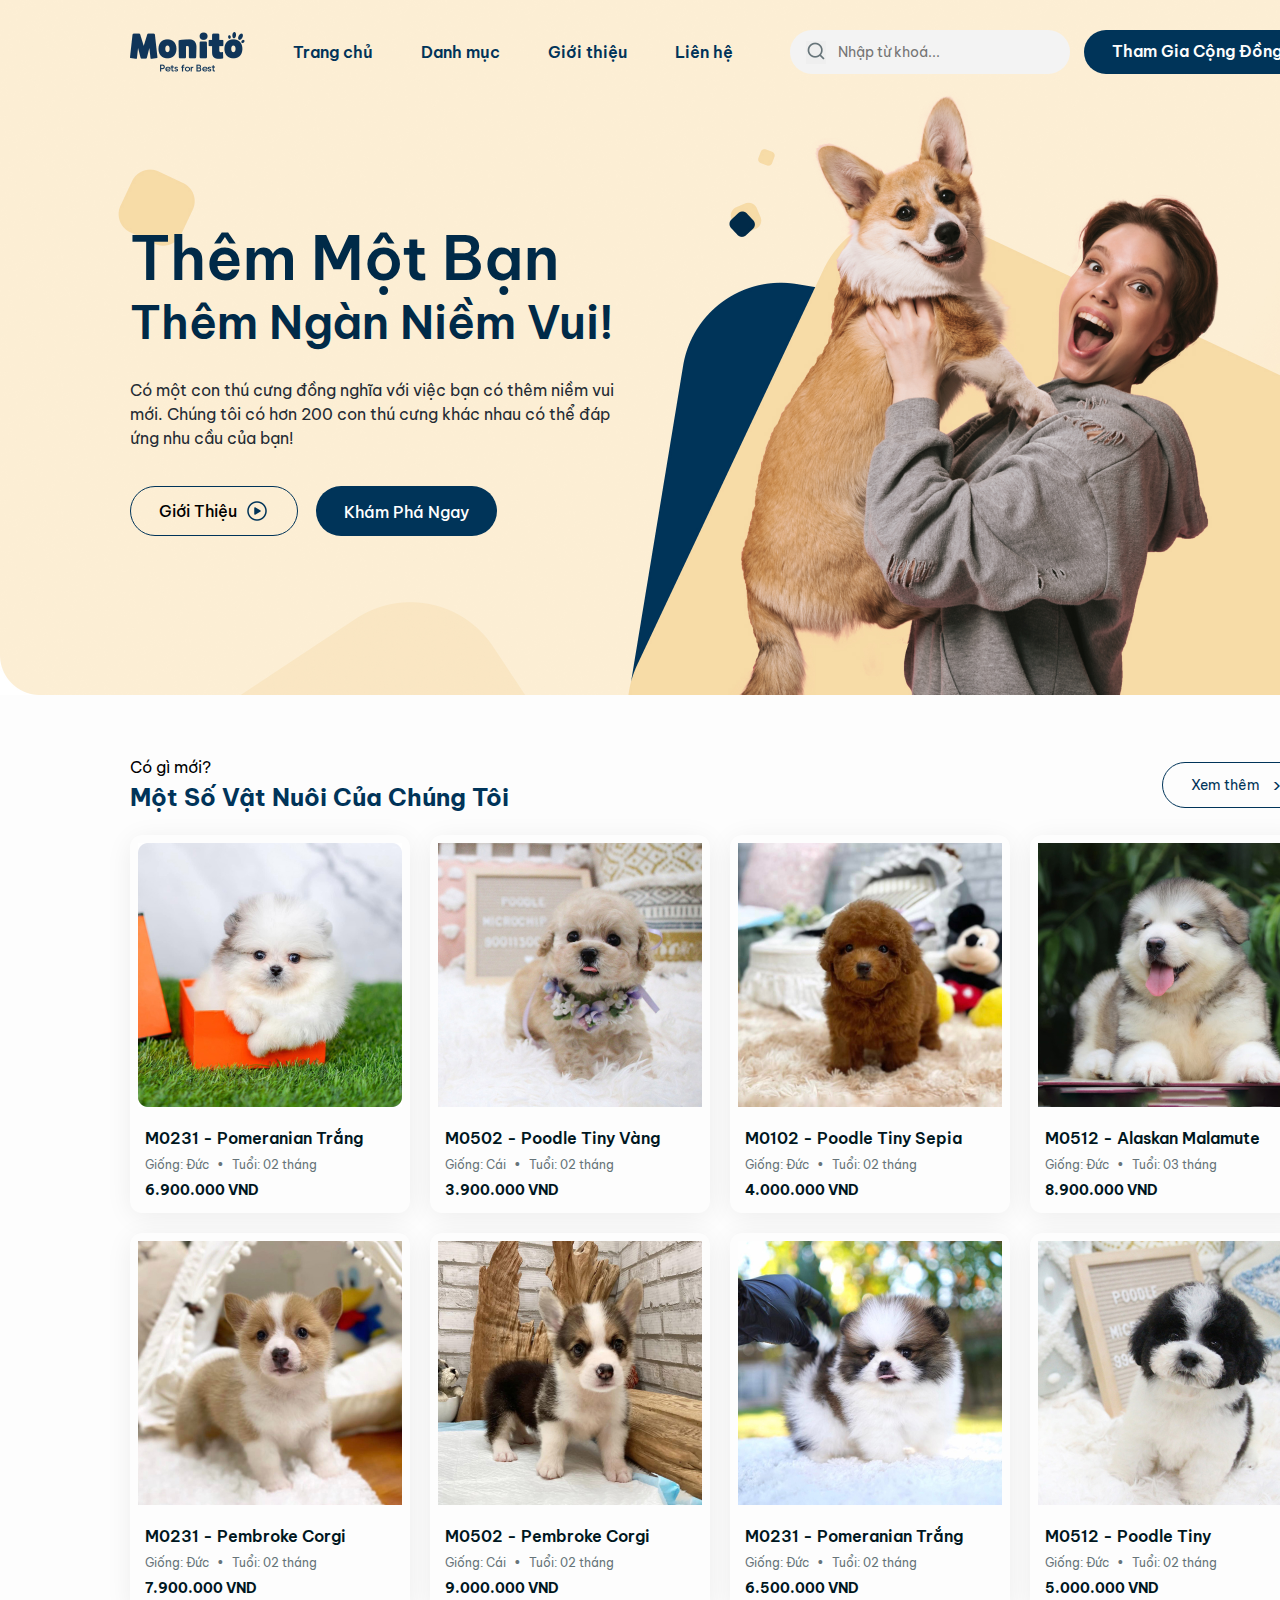
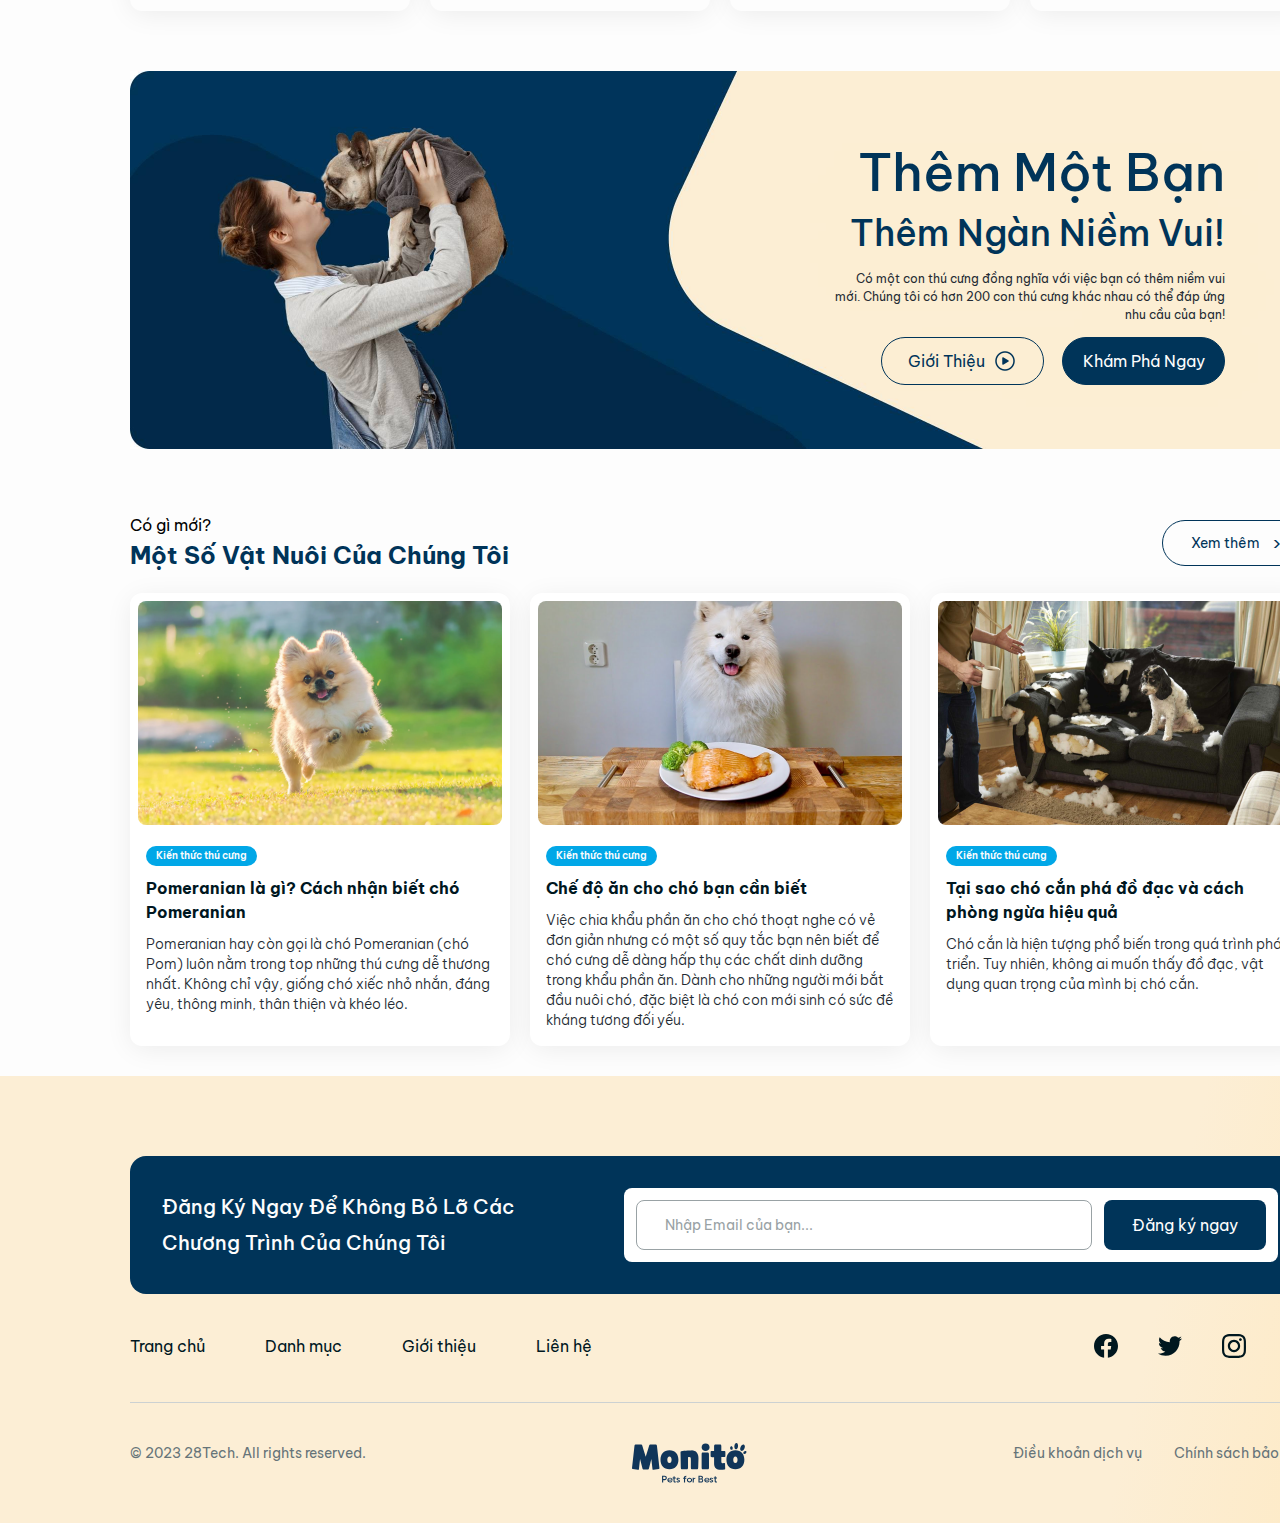
==== commit 4510f208: "Update index.html" ====
--- a/public/index.html
+++ b/public/index.html
@@ -46,7 +46,7 @@
                             <ul class="header__nav-list">
                                 <li class="header__nav-item"><a href="#">Trang chủ</a></li>
                                 <li class="header__nav-item"><a href="#">Danh mục</a></li>
-                                <li class="header__nav-item"><a href="#">Giới hiện</a></li>
+                                <li class="header__nav-item"><a href="#">Giới thiệu</a></li>
                                 <li class="header__nav-item"><a href="#">Liên hệ</a></li>
                             </ul>
                         </nav>
@@ -386,4 +386,4 @@
     </script>
 </body>
 
-</html>+</html>
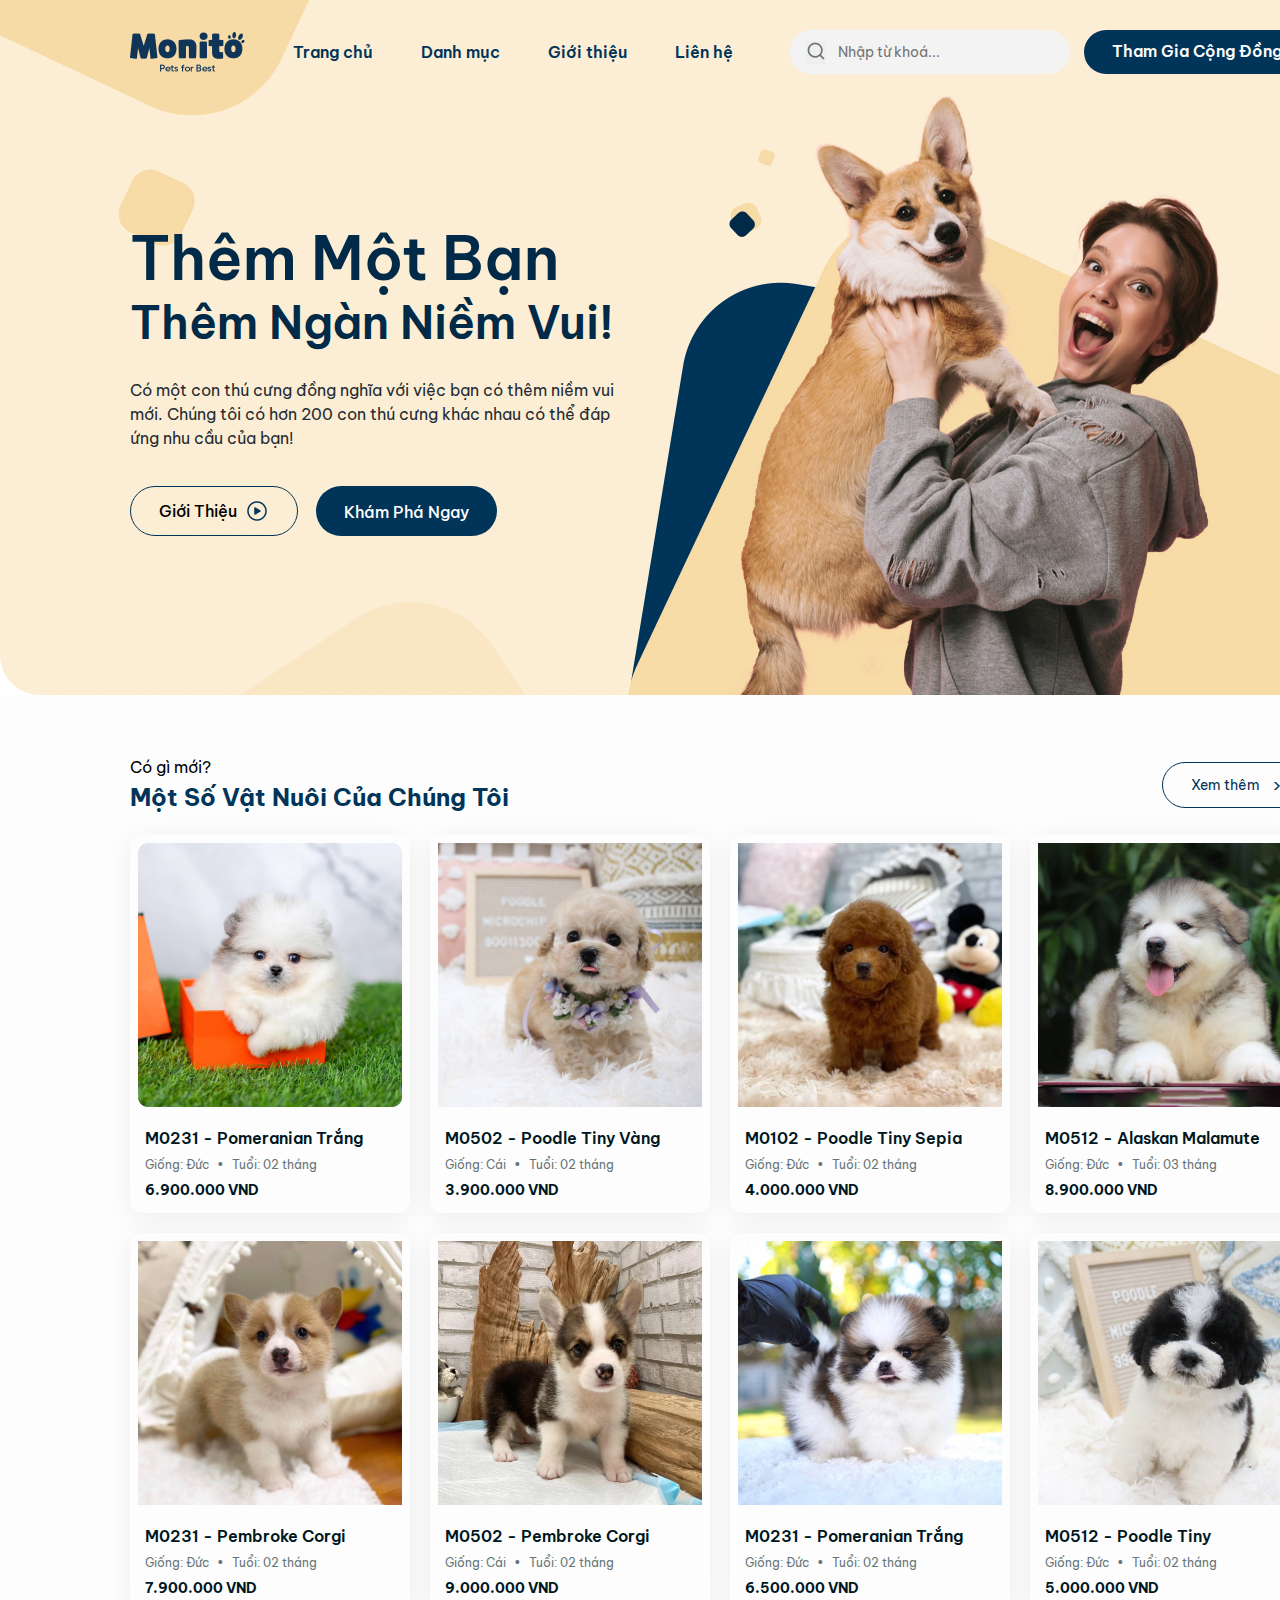
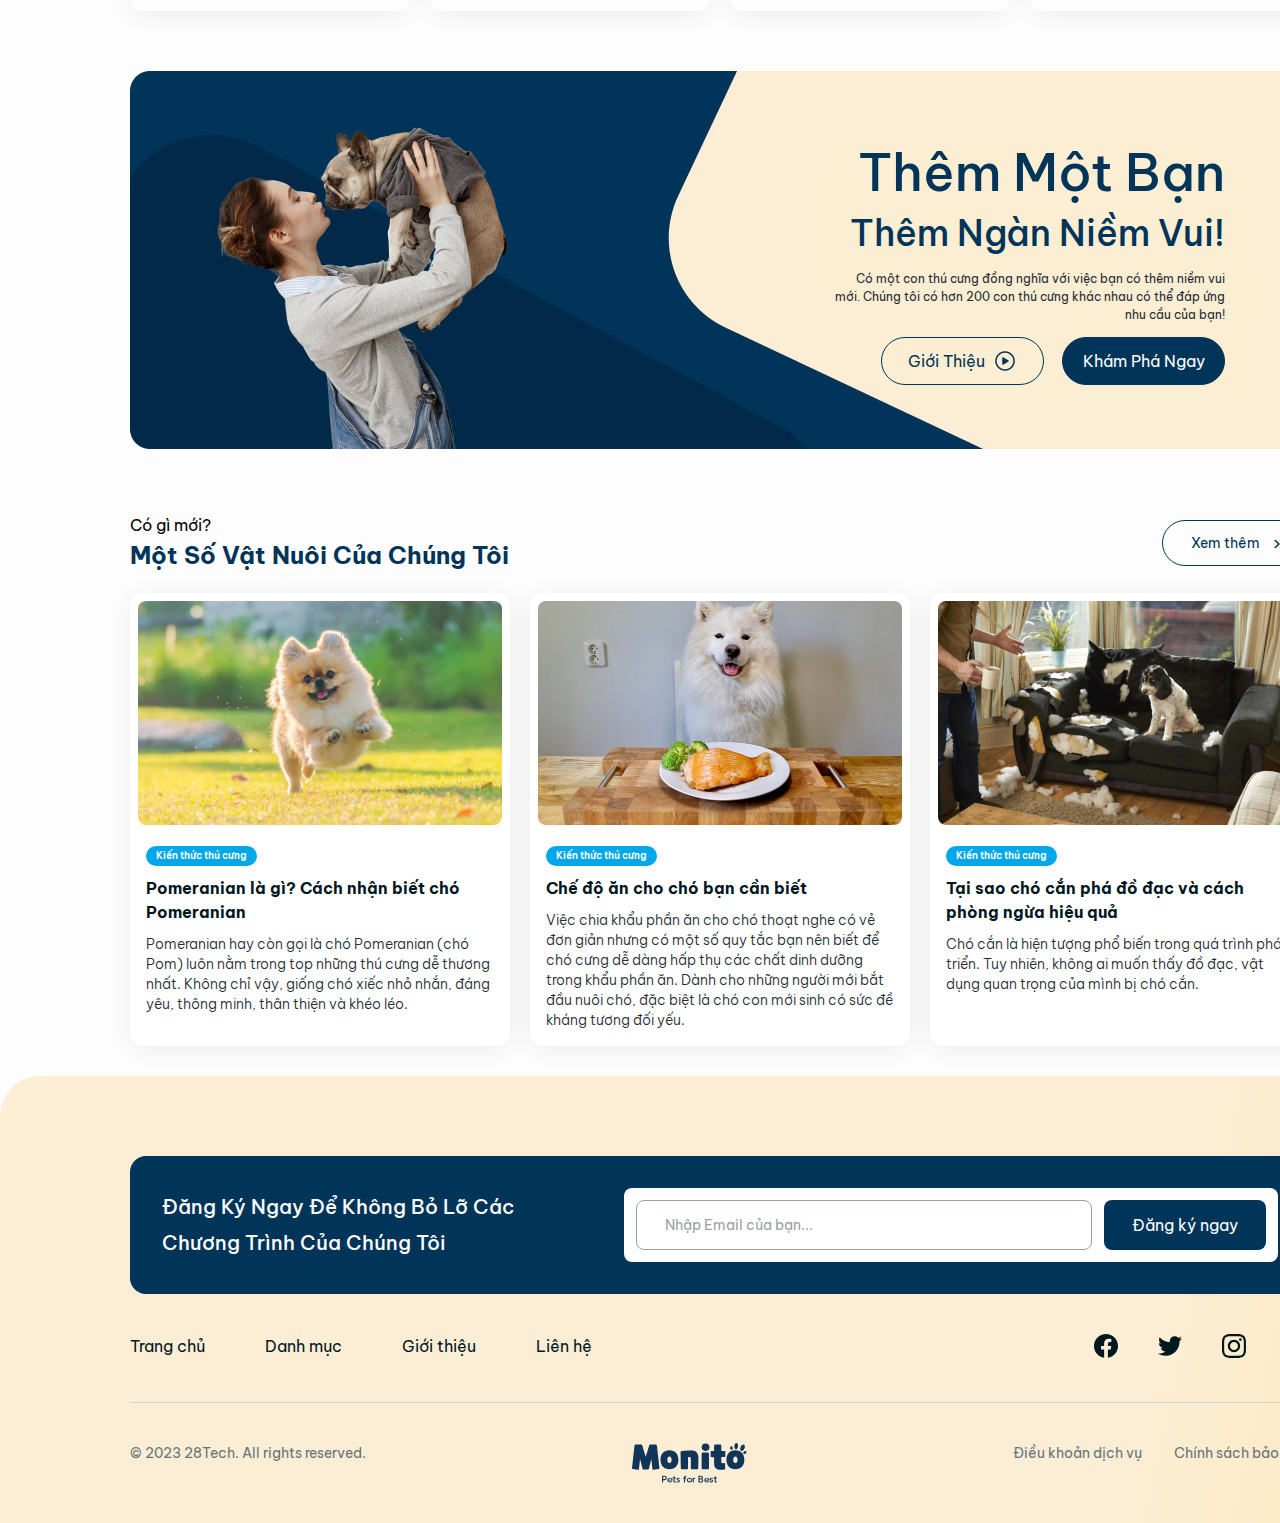
==== commit 45ffa429: "up 1" ====
--- a/public/index.html
+++ b/public/index.html
@@ -75,6 +75,8 @@
                 </div>
             </div>
         </div>
+        <img class=" header__background" src="share/img/header/Herro Banner.jpg" alt="Herro Banner">
+        <img class="header__background-effect" src="share/img/header/Rectangle 9.png" alt="Herro Banner">
     </header>
     <div class="section1">
         <div class="wrapper">
@@ -376,14 +378,6 @@
         </div>
     </footer>
     <script src="share/js/bacsic.js"></script>
-    <script>
-        setTimeout(() => {
-            const header = document.querySelector('.header');
-            header.innerHTML += `
-                 <img class=" header__background" src="share/img/header/Herro Banner.jpg" alt="Herro Banner">
-           `
-        }, 100);
-    </script>
 </body>
 
 </html>
--- a/public/index.css
+++ b/public/index.css
@@ -15,7 +15,12 @@
 .pet-list {
     width: 100%;
 }
-
+.header__background-effect{
+    top: 0;
+    left: 0;
+    position: absolute;
+    z-index: -1;
+}
 .section1-header {
     display: flex;
     align-items: center;
--- a/public/share/css/footer.css
+++ b/public/share/css/footer.css
@@ -2,6 +2,7 @@
     padding-block: 80px 40px;
     width: 100%;
     background: linear-gradient(102.87deg, #FCEED5 6.43%, #FCEED5 78.33%, #FFE7BA 104.24%);
+    border-radius: 40px 40px 0 0;
 }
 
 .footer__signin {
@@ -141,4 +142,4 @@
     line-height: 20px;
     color: #667479;
 
-}+}
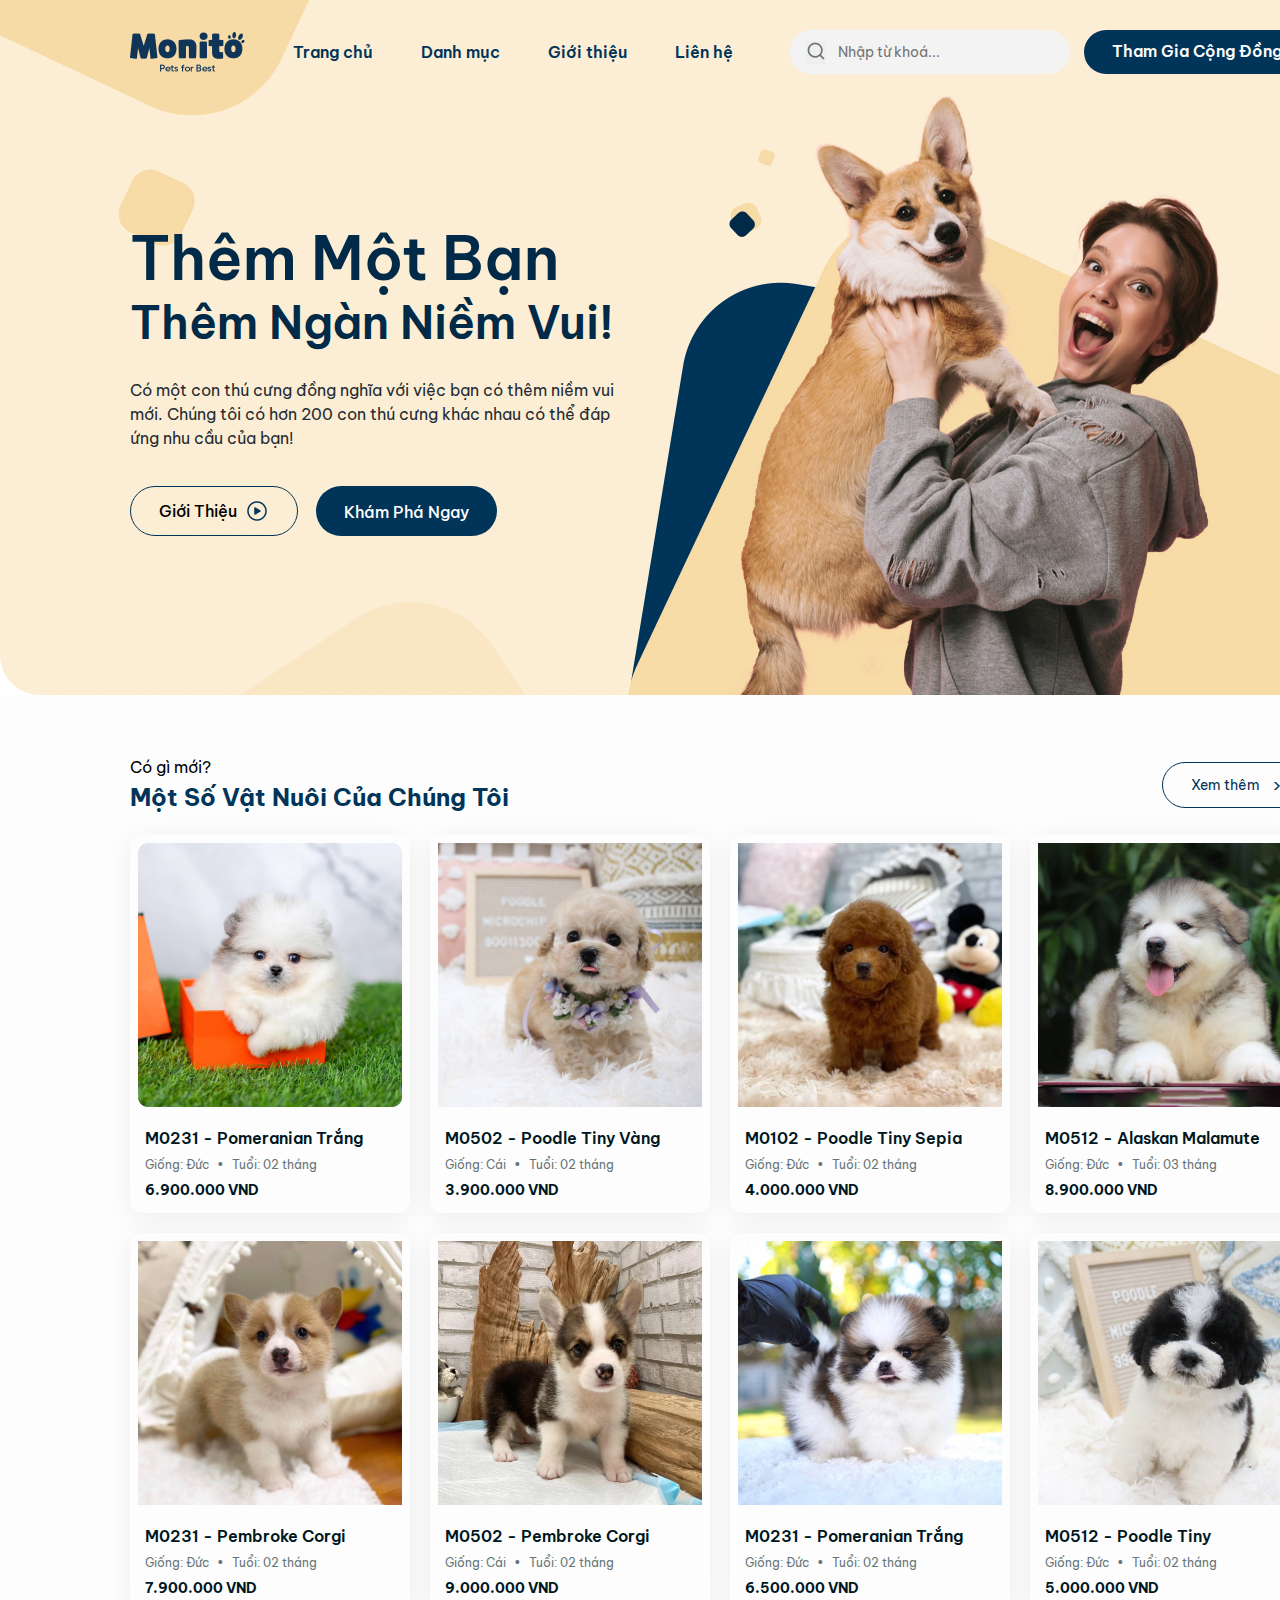
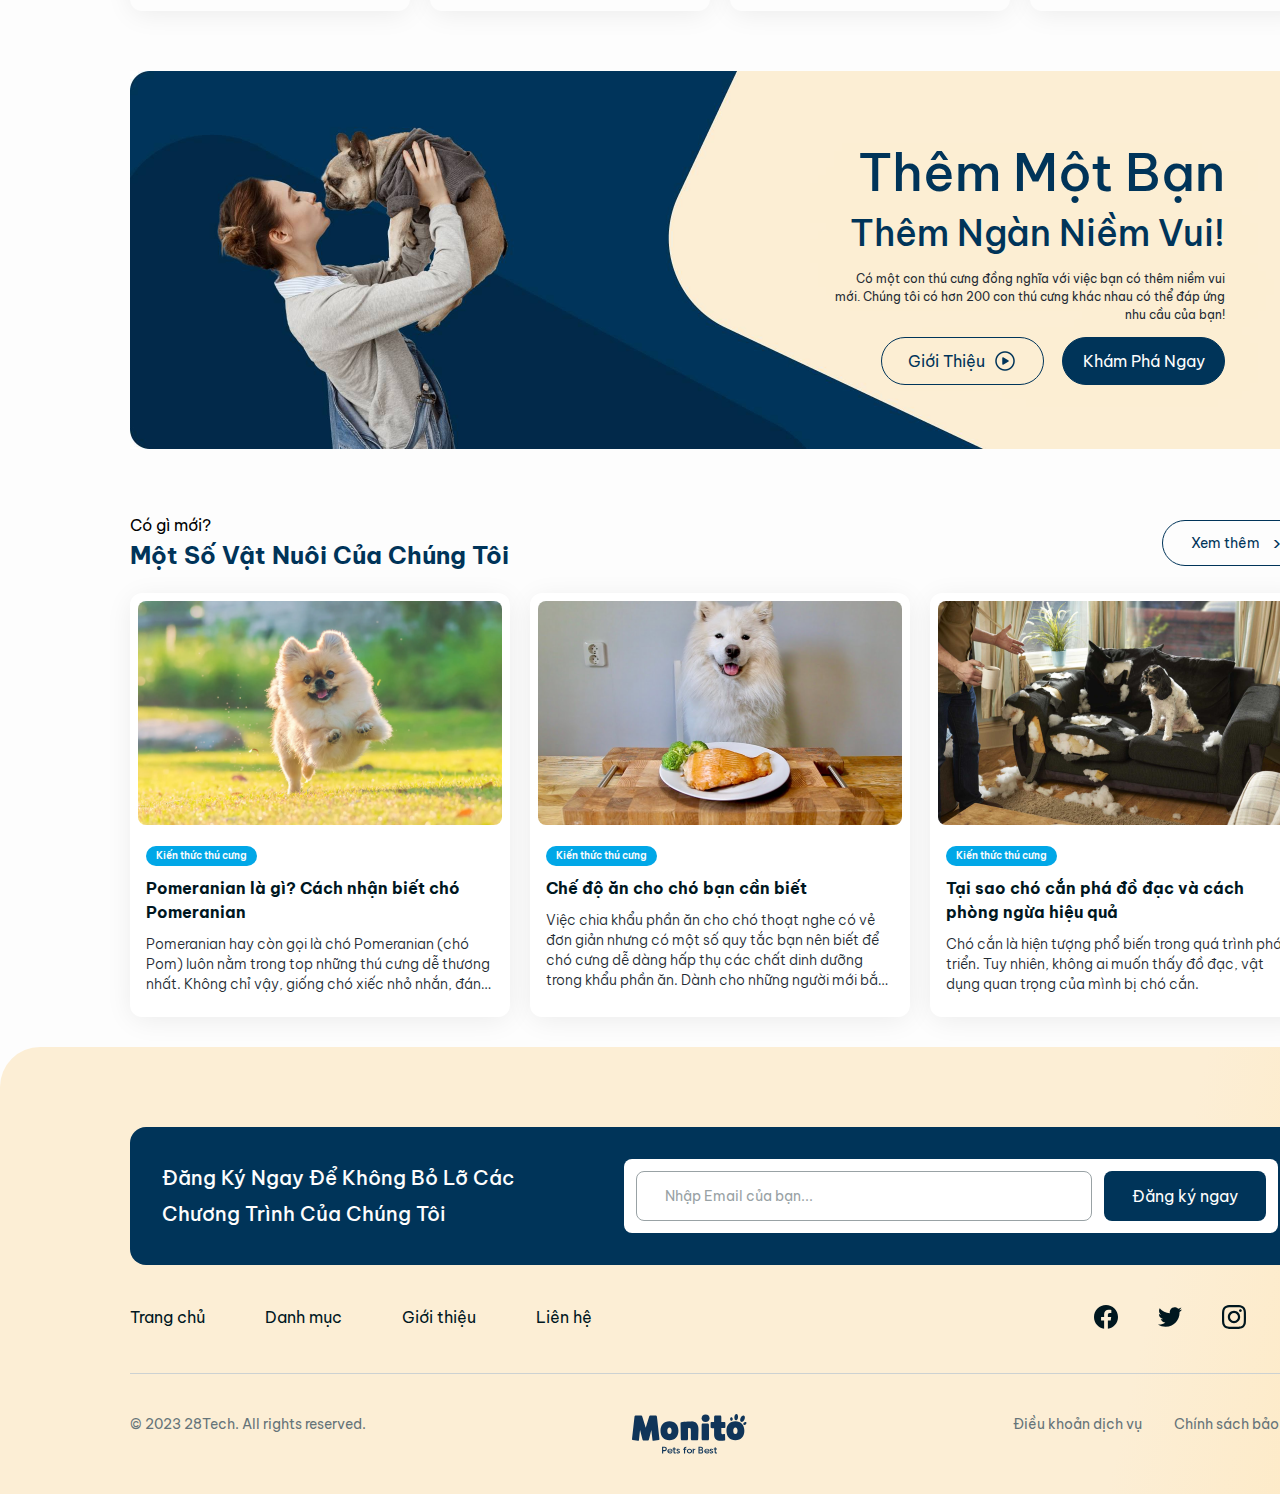
==== commit d1e03020: "up 1" ====
--- a/public/index.html
+++ b/public/index.html
@@ -205,7 +205,7 @@
                             thân thiện và khéo léo.</p>
                     </div>
                 </div>
-                <div class="item">
+                <div class="item item2">
                     <img src="assets/img/home/section3/Frame 7@2x.png" alt="Item 2" class="item__image">
                     <div class="item__info">
                         <p class="item__hashtag">Kiến thức thú cưng</p>
--- a/public/index.css
+++ b/public/index.css
@@ -15,12 +15,14 @@
 .pet-list {
     width: 100%;
 }
-.header__background-effect{
+
+.header__background-effect {
     top: 0;
     left: 0;
     position: absolute;
     z-index: -1;
 }
+
 .section1-header {
     display: flex;
     align-items: center;
@@ -276,6 +278,7 @@
     width: calc((100% - 20*2px)/3);
     box-shadow: 0px 4px 28px -2px #00000014;
     border-radius: 12px;
+    height: 424px;
 }
 
 .section3 .item img {
@@ -331,4 +334,14 @@
     font-size: 14px;
     line-height: 20px;
     color: #242B33;
+    line-clamp: 3;
+    display: -webkit-box;
+    -webkit-line-clamp: 3;
+    -webkit-box-orient: vertical;
+    text-overflow: ellipsis;
+    overflow: hidden;
+}
+.item2 .item__comment {
+    line-clamp: 4;
+    -webkit-line-clamp: 4;
 }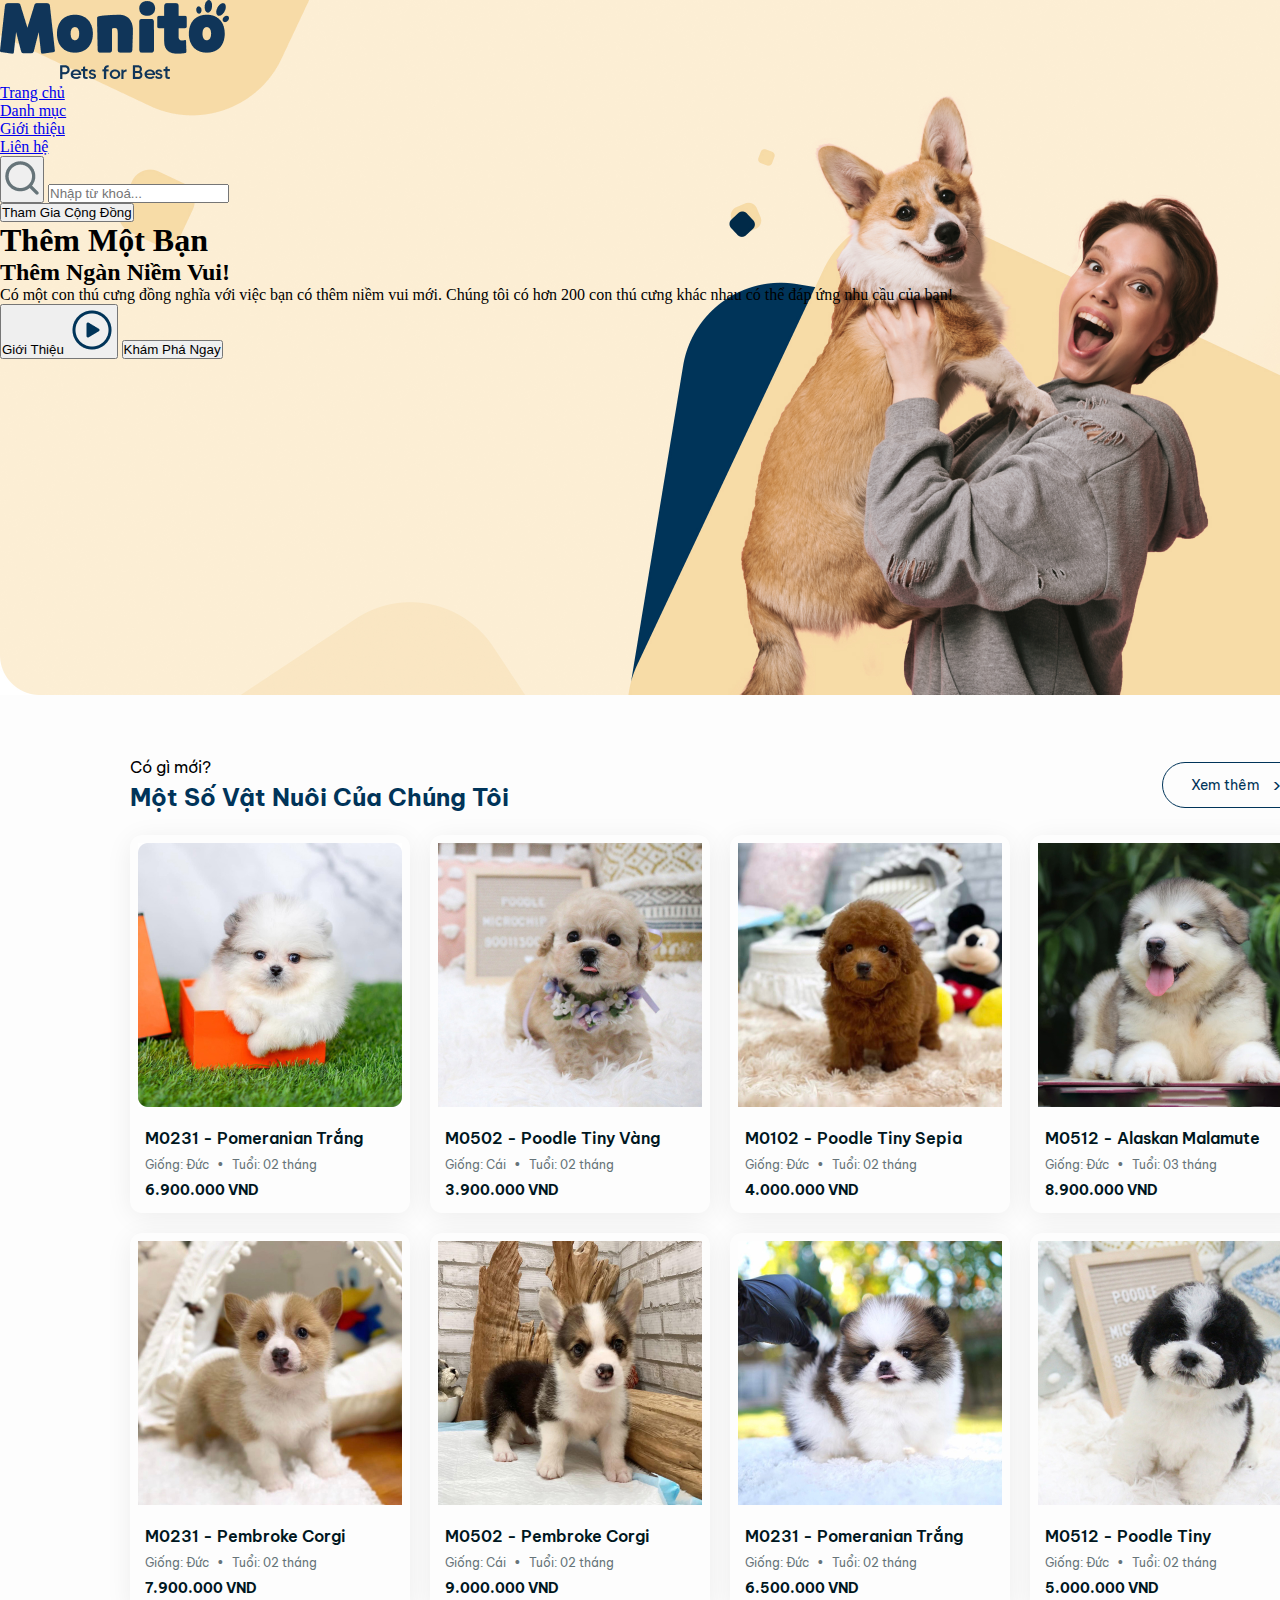
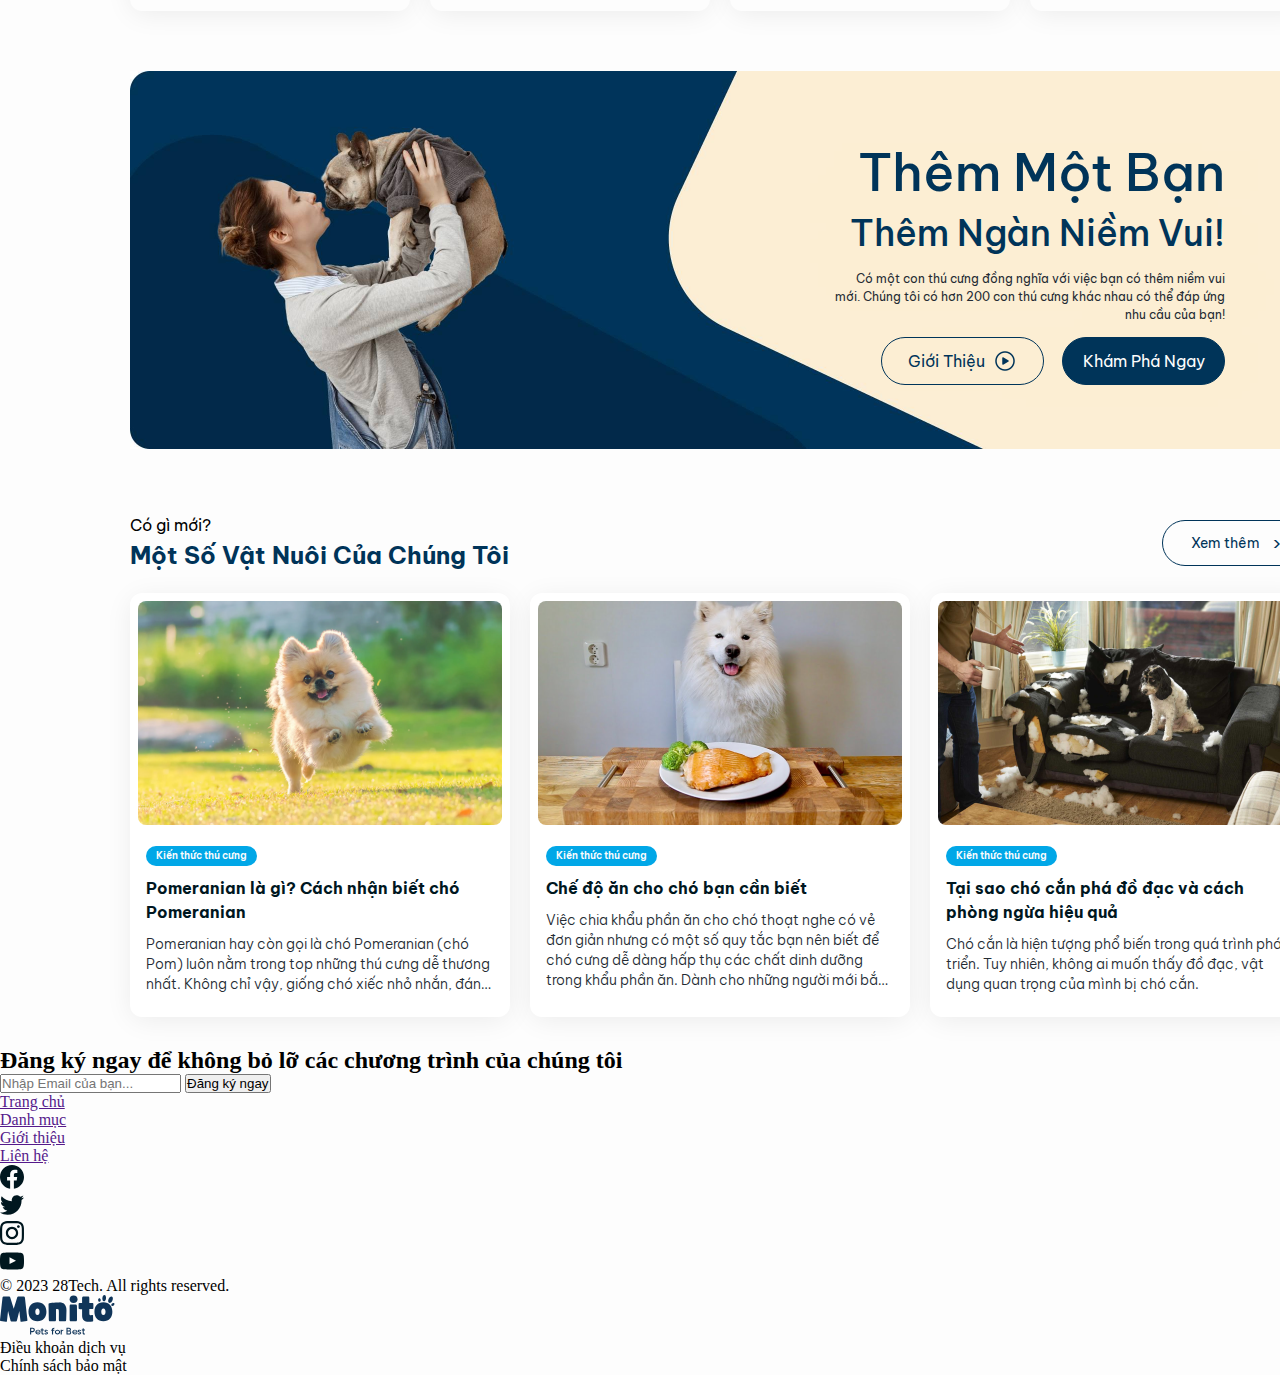
==== commit 3ca83bfe: "Update index.html" ====
--- a/public/index.html
+++ b/public/index.html
@@ -11,8 +11,8 @@
     <link
         href="https://fonts.googleapis.com/css2?family=Be+Vietnam+Pro:ital,wght@0,100;0,200;0,300;0,400;0,500;0,600;0,700;0,800;0,900;1,100;1,200;1,300;1,400;1,500;1,600;1,700;1,800;1,900&display=swap"
         rel="stylesheet">
-    <link rel="stylesheet" href="../public/share/css/header.css">
-    <link rel="stylesheet" href="../public/share/css/footer.css">
+    <link rel="stylesheet" href="../share/css/header.css">
+    <link rel="stylesheet" href="../share/css/footer.css">
 </head>
 <style>
     * {
@@ -377,7 +377,7 @@
             </div>
         </div>
     </footer>
-    <script src="share/js/bacsic.js"></script>
+    <!-- <script src="share/js/bacsic.js"></script> -->
 </body>
 
 </html>
--- a/public/index.css
+++ b/public/index.css
@@ -78,7 +78,6 @@
     font-weight: 400;
     font-size: 14px;
     line-height: 20px;
-    display: flex;
     align-items: flex-end;
     color: #003459;
     text-decoration: none;
